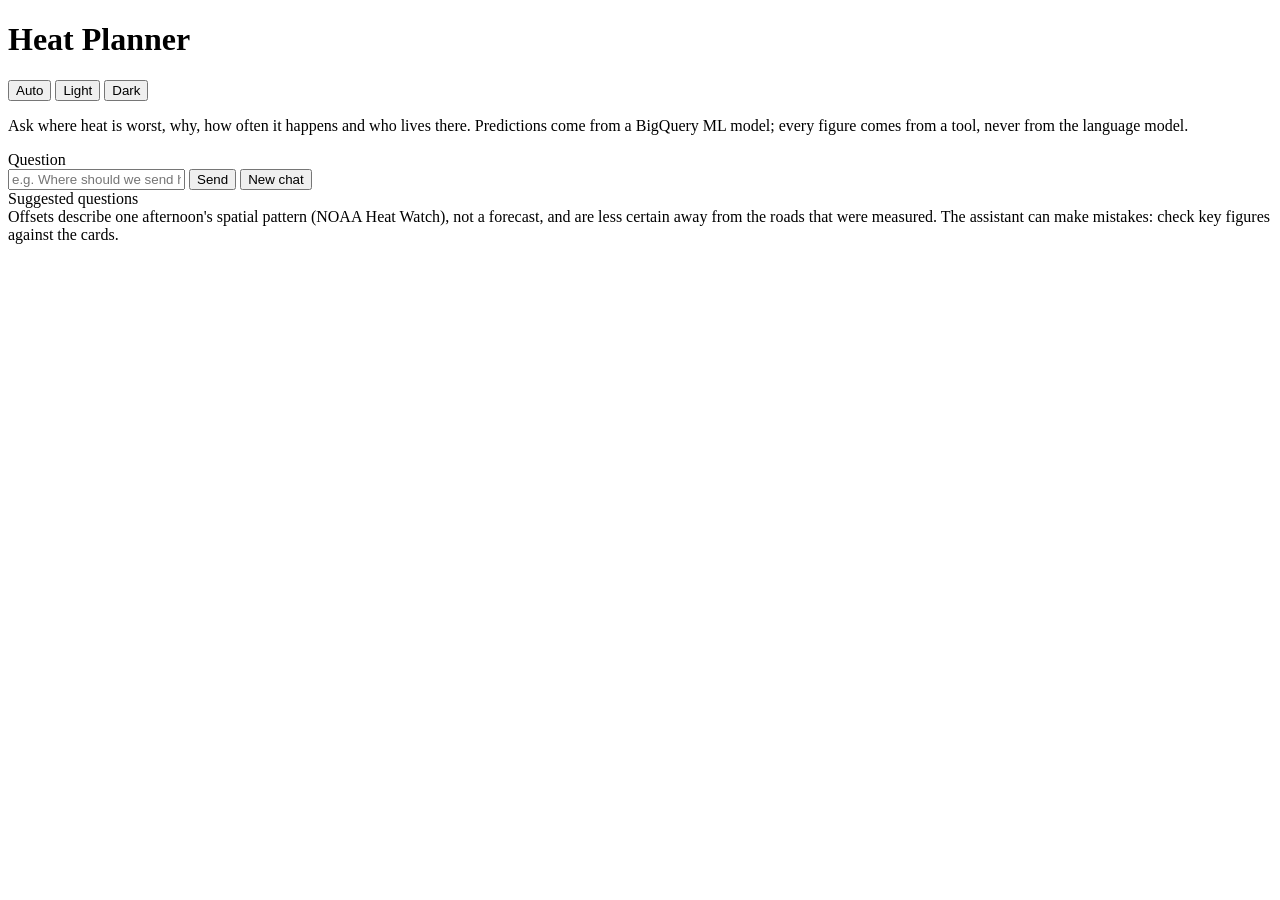
==== agent/ui/static/index.html @ 2f6c34e3 "Add Heat Planner ADK agent, tools and chat UI - Root ADK agent routing to prediction, history and co" ====
<!doctype html>
<html lang="en">
<head>
<meta charset="utf-8">
<meta name="viewport" content="width=device-width,initial-scale=1">
<title>Heat Planner</title>
<meta name="color-scheme" content="light dark">
<script>try{var t=localStorage.getItem("heat-theme");if(t==="light"||t==="dark")document.documentElement.dataset.theme=t}catch(e){}</script>
<link rel="stylesheet" href="/static/styles.css">
</head>
<body>
<header class="band">
  <div class="bandin">
    <h1>Heat Planner</h1>
    <div class="themetoggle" role="group" aria-label="Colour theme">
      <button type="button" data-theme-choice="auto" aria-pressed="true">Auto</button>
      <button type="button" data-theme-choice="light" aria-pressed="false">Light</button>
      <button type="button" data-theme-choice="dark" aria-pressed="false">Dark</button>
    </div>
  </div>
</header>
<main class="wrap">
  <p class="sub">Ask where heat is worst, why, how often it happens and who lives there. Predictions come from a BigQuery ML model; every figure comes from a tool, never from the language model.</p>
  <section class="card ask">
    <form id="askForm" autocomplete="off">
      <label for="q" class="sr">Question</label>
      <div class="askrow">
        <input id="q" type="text" maxlength="1000" placeholder="e.g. Where should we send hydration trucks first?" spellcheck="false">
        <button id="go" type="submit" class="primary">Send</button>
        <button id="newchat" type="button">New chat</button>
      </div>
    </form>
  </section>
  <section>
    <div class="sugg-label" id="suggLabel">Suggested questions</div>
    <div class="chips" id="suggest"></div>
  </section>
  <div id="out" class="thread" aria-live="polite"></div>
  <footer class="foot">Offsets describe one afternoon's spatial pattern (NOAA Heat Watch), not a forecast, and are less certain away from the roads that were measured. The assistant can make mistakes: check key figures against the cards.</footer>
</main>
<script src="/static/app.js"></script>
</body>
</html>
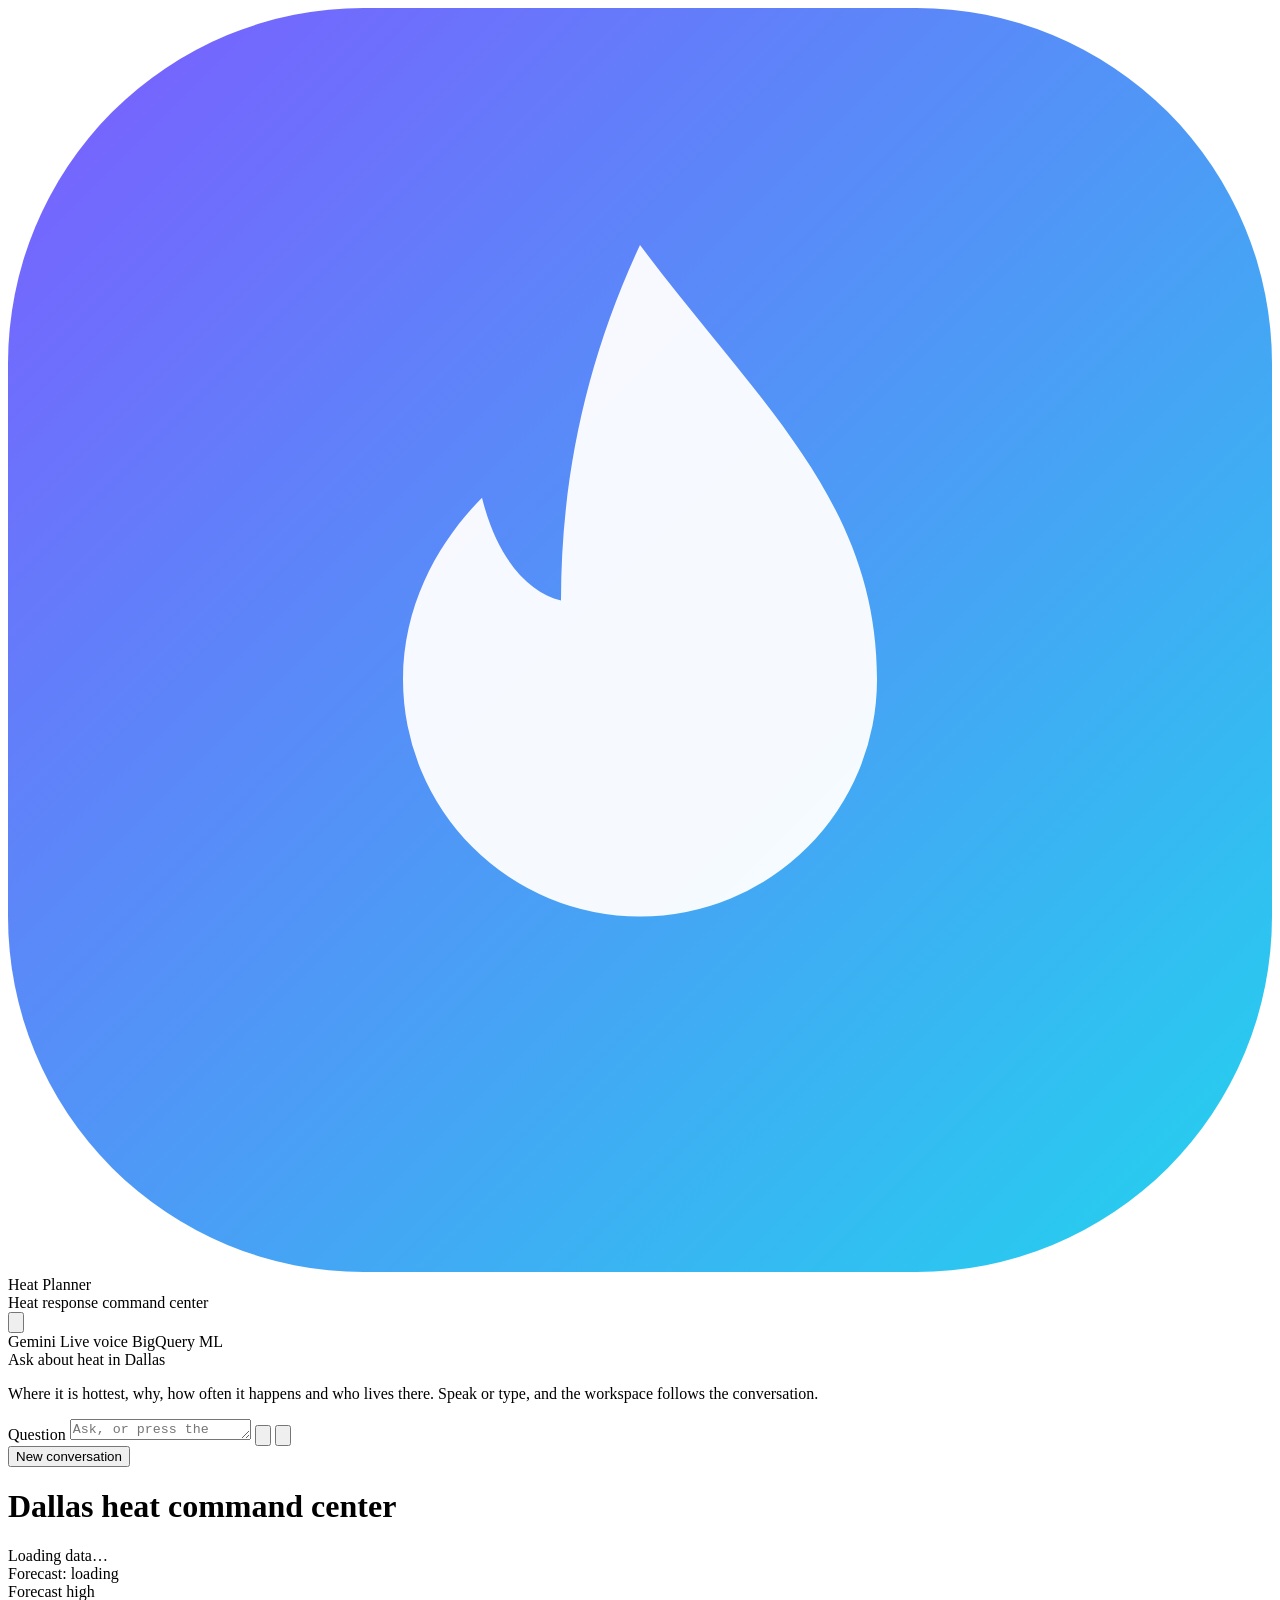
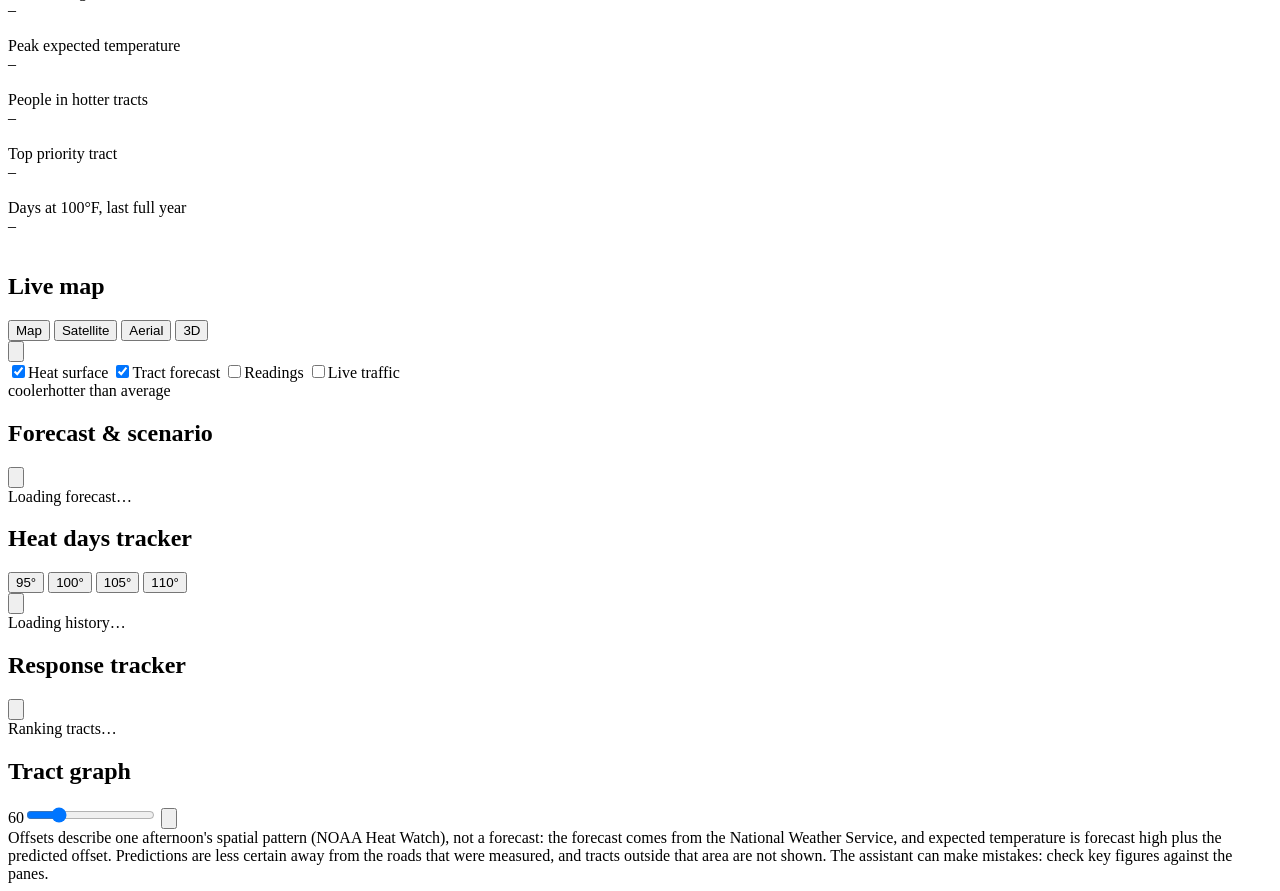
==== commit 9dd4f41f: "Rebuild UI as chat plus workspace; add forecast, voice and 3D map - Left chat panel, right workspace" ====
--- a/agent/ui/static/index.html
+++ b/agent/ui/static/index.html
@@ -4,40 +4,157 @@
 <meta charset="utf-8">
 <meta name="viewport" content="width=device-width,initial-scale=1">
 <title>Heat Planner</title>
-<meta name="color-scheme" content="light dark">
+<meta name="color-scheme" content="dark light">
 <script>try{var t=localStorage.getItem("heat-theme");if(t==="light"||t==="dark")document.documentElement.dataset.theme=t}catch(e){}</script>
+<link rel="preconnect" href="https://fonts.googleapis.com">
+<link rel="preconnect" href="https://fonts.gstatic.com" crossorigin>
+<link href="https://fonts.googleapis.com/css2?family=Inter:wght@400;500;600;700&display=swap" rel="stylesheet">
 <link rel="stylesheet" href="/static/styles.css">
 </head>
 <body>
-<header class="band">
-  <div class="bandin">
-    <h1>Heat Planner</h1>
-    <div class="themetoggle" role="group" aria-label="Colour theme">
-      <button type="button" data-theme-choice="auto" aria-pressed="true">Auto</button>
-      <button type="button" data-theme-choice="light" aria-pressed="false">Light</button>
-      <button type="button" data-theme-choice="dark" aria-pressed="false">Dark</button>
+<div class="app">
+
+  <!-- ============ left: assistant ============ -->
+  <aside class="sidebar" id="sidebar" aria-label="Assistant">
+    <header class="side-head">
+      <div class="logo" aria-hidden="true">
+        <svg viewBox="0 0 32 32"><defs><linearGradient id="lg" x1="0" y1="0" x2="1" y2="1"><stop offset="0" stop-color="#7C5CFF"/><stop offset="1" stop-color="#22D3EE"/></linearGradient></defs><rect width="32" height="32" rx="9" fill="url(#lg)"/><path d="M16 6c3 4 6 6.5 6 11a6 6 0 0 1-12 0c0-2 1-3.6 2-4.6.4 1.6 1.2 2.4 2 2.6C14 12 14.6 9 16 6z" fill="#fff" opacity=".95"/></svg>
+      </div>
+      <div class="titles"><div class="brand">Heat Planner</div><div class="tagline" id="cityLine">Heat response command center</div></div>
+      <button type="button" class="icon-btn" id="themeBtn" aria-label="Switch colour theme" title="Switch colour theme">
+        <svg viewBox="0 0 24 24" fill="none" stroke="currentColor" stroke-width="2" stroke-linecap="round" stroke-linejoin="round"><path d="M21 12.8A9 9 0 1 1 11.2 3a7 7 0 0 0 9.8 9.8z"/></svg>
+      </button>
+    </header>
+    <div class="badges">
+      <span class="badge" id="modelBadge" title="Reasoning model">Gemini</span>
+      <span class="badge" id="voiceBadge" title="Speech to text">Live voice</span>
+      <span class="badge ghost">BigQuery ML</span>
     </div>
-  </div>
-</header>
-<main class="wrap">
-  <p class="sub">Ask where heat is worst, why, how often it happens and who lives there. Predictions come from a BigQuery ML model; every figure comes from a tool, never from the language model.</p>
-  <section class="card ask">
-    <form id="askForm" autocomplete="off">
-      <label for="q" class="sr">Question</label>
-      <div class="askrow">
-        <input id="q" type="text" maxlength="1000" placeholder="e.g. Where should we send hydration trucks first?" spellcheck="false">
-        <button id="go" type="submit" class="primary">Send</button>
-        <button id="newchat" type="button">New chat</button>
+
+    <div class="thread" id="out" aria-live="polite">
+      <div class="welcome" id="welcome">
+        <div class="hello">Ask about heat in Dallas</div>
+        <p>Where it is hottest, why, how often it happens and who lives there. Speak or type, and the workspace follows the conversation.</p>
       </div>
-    </form>
-  </section>
-  <section>
-    <div class="sugg-label" id="suggLabel">Suggested questions</div>
-    <div class="chips" id="suggest"></div>
-  </section>
-  <div id="out" class="thread" aria-live="polite"></div>
-  <footer class="foot">Offsets describe one afternoon's spatial pattern (NOAA Heat Watch), not a forecast, and are less certain away from the roads that were measured. The assistant can make mistakes: check key figures against the cards.</footer>
-</main>
-<script src="/static/app.js"></script>
+    </div>
+
+    <div class="composer">
+      <div class="chips" id="suggest"></div>
+      <form id="askForm" autocomplete="off">
+        <label for="q" class="sr">Question</label>
+        <textarea id="q" rows="1" maxlength="1000" placeholder="Ask, or press the microphone…" spellcheck="false"></textarea>
+        <button type="button" id="mic" class="mic" aria-label="Speak your question" aria-pressed="false" title="Speak your question (Gemini Live)">
+          <svg viewBox="0 0 24 24" fill="none" stroke="currentColor" stroke-width="2" stroke-linecap="round" stroke-linejoin="round"><rect x="9" y="3" width="6" height="11" rx="3"/><path d="M5 11a7 7 0 0 0 14 0M12 18v3"/></svg>
+        </button>
+        <button type="submit" id="go" class="send" aria-label="Send">
+          <svg viewBox="0 0 24 24" fill="none" stroke="currentColor" stroke-width="2.2" stroke-linecap="round" stroke-linejoin="round"><path d="M5 12h14M13 6l6 6-6 6"/></svg>
+        </button>
+      </form>
+      <div class="voice-note" id="voiceNote" hidden></div>
+      <button type="button" class="link" id="newchat">New conversation</button>
+    </div>
+  </aside>
+
+  <!-- ============ right: workspace ============ -->
+  <main class="workspace" id="workspace">
+    <header class="topbar">
+      <div>
+        <h1 id="pageTitle">Dallas heat command center</h1>
+        <div class="sub" id="statusLine">Loading data…</div>
+      </div>
+      <div class="topactions">
+        <span class="pill" id="fcPill">Forecast: loading</span>
+        <button type="button" class="ghost-btn" id="resetLayout" hidden>Exit full screen</button>
+      </div>
+    </header>
+
+    <section class="kpis" id="kpis" aria-label="Trackers">
+      <div class="kpi" id="kpi-forecast"><div class="k-label">Forecast high</div><div class="k-value">–</div><div class="k-sub">&nbsp;</div></div>
+      <div class="kpi" id="kpi-peak"><div class="k-label">Peak expected temperature</div><div class="k-value">–</div><div class="k-sub">&nbsp;</div></div>
+      <div class="kpi" id="kpi-people"><div class="k-label">People in hotter tracts</div><div class="k-value">–</div><div class="k-sub">&nbsp;</div></div>
+      <div class="kpi" id="kpi-top"><div class="k-label">Top priority tract</div><div class="k-value">–</div><div class="k-sub">&nbsp;</div></div>
+      <div class="kpi" id="kpi-days"><div class="k-label">Days at 100°F, last full year</div><div class="k-value">–</div><div class="k-sub">&nbsp;</div></div>
+    </section>
+
+    <section class="panes" id="panes">
+      <article class="pane" id="pane-map" data-pane="map">
+        <header class="pane-head"><h2>Live map</h2>
+          <div class="seg" id="baseSeg" role="group" aria-label="Map type">
+            <button type="button" data-base="roadmap" aria-pressed="true">Map</button>
+            <button type="button" data-base="satellite" aria-pressed="false">Satellite</button>
+            <button type="button" data-base="hybrid" aria-pressed="false">Aerial</button>
+            <button type="button" data-base="3d" aria-pressed="false">3D</button>
+          </div>
+          <button type="button" class="icon-btn small" data-max aria-label="Full screen" title="Full screen"><svg viewBox="0 0 24 24" fill="none" stroke="currentColor" stroke-width="2" stroke-linecap="round" stroke-linejoin="round"><path d="M4 9V4h5M20 9V4h-5M4 15v5h5M20 15v5h-5"/></svg></button>
+        </header>
+        <div class="pane-body map-body">
+          <div id="map" class="fill"></div>
+          <div id="map3d" class="fill" hidden></div>
+          <div class="layerbar" id="layerBar">
+            <label class="chip-toggle"><input type="checkbox" data-layer="heat" checked><span>Heat surface</span></label>
+            <label class="chip-toggle"><input type="checkbox" data-layer="tracts" checked><span>Tract forecast</span></label>
+            <label class="chip-toggle"><input type="checkbox" data-layer="dots"><span>Readings</span></label>
+            <label class="chip-toggle"><input type="checkbox" data-layer="traffic"><span>Live traffic</span></label>
+          </div>
+          <div class="legend" id="mapLegend"><span>cooler</span><i class="grad"></i><span>hotter than average</span></div>
+          <div class="placecard" id="placeCard" hidden></div>
+          <div class="overlay-msg" id="mapMsg" hidden></div>
+        </div>
+      </article>
+
+      <article class="pane" id="pane-forecast" data-pane="forecast">
+        <header class="pane-head"><h2>Forecast &amp; scenario</h2>
+          <button type="button" class="icon-btn small" data-max aria-label="Full screen" title="Full screen"><svg viewBox="0 0 24 24" fill="none" stroke="currentColor" stroke-width="2" stroke-linecap="round" stroke-linejoin="round"><path d="M4 9V4h5M20 9V4h-5M4 15v5h5M20 15v5h-5"/></svg></button>
+        </header>
+        <div class="pane-body scroll" id="forecastBody"><div class="mute pad">Loading forecast…</div></div>
+      </article>
+
+      <article class="pane" id="pane-history" data-pane="history">
+        <header class="pane-head"><h2>Heat days tracker</h2>
+          <div class="seg" id="thrSeg" role="group" aria-label="Threshold">
+            <button type="button" data-thr="95" aria-pressed="false">95°</button>
+            <button type="button" data-thr="100" aria-pressed="true">100°</button>
+            <button type="button" data-thr="105" aria-pressed="false">105°</button>
+            <button type="button" data-thr="110" aria-pressed="false">110°</button>
+          </div>
+          <button type="button" class="icon-btn small" data-max aria-label="Full screen" title="Full screen"><svg viewBox="0 0 24 24" fill="none" stroke="currentColor" stroke-width="2" stroke-linecap="round" stroke-linejoin="round"><path d="M4 9V4h5M20 9V4h-5M4 15v5h5M20 15v5h-5"/></svg></button>
+        </header>
+        <div class="pane-body scroll" id="historyBody"><div class="mute pad">Loading history…</div></div>
+      </article>
+
+      <article class="pane" id="pane-priority" data-pane="priority">
+        <header class="pane-head"><h2>Response tracker</h2>
+          <button type="button" class="icon-btn small" data-max aria-label="Full screen" title="Full screen"><svg viewBox="0 0 24 24" fill="none" stroke="currentColor" stroke-width="2" stroke-linecap="round" stroke-linejoin="round"><path d="M4 9V4h5M20 9V4h-5M4 15v5h5M20 15v5h-5"/></svg></button>
+        </header>
+        <div class="pane-body scroll" id="priorityBody"><div class="mute pad">Ranking tracts…</div></div>
+      </article>
+
+      <article class="pane" id="pane-graph" data-pane="graph">
+        <header class="pane-head"><h2>Tract graph</h2>
+          <label class="range" title="Hottest tracts shown"><span id="graphLimitVal">60</span><input id="graphLimit" type="range" min="20" max="200" step="10" value="60" aria-label="Tracts shown"></label>
+          <button type="button" class="icon-btn small" data-max aria-label="Full screen" title="Full screen"><svg viewBox="0 0 24 24" fill="none" stroke="currentColor" stroke-width="2" stroke-linecap="round" stroke-linejoin="round"><path d="M4 9V4h5M20 9V4h-5M4 15v5h5M20 15v5h-5"/></svg></button>
+        </header>
+        <div class="pane-body">
+          <div id="graph" class="fill"></div>
+          <div class="glegend" id="graphLegend"></div>
+          <div class="overlay-msg" id="graphMsg" hidden></div>
+        </div>
+      </article>
+    </section>
+
+    <footer class="foot">Offsets describe one afternoon's spatial pattern (NOAA Heat Watch), not a forecast: the forecast comes from the National Weather Service, and expected temperature is forecast high plus the predicted offset. Predictions are less certain away from the roads that were measured, and tracts outside that area are not shown. The assistant can make mistakes: check key figures against the panes.</footer>
+  </main>
+</div>
+
+<script src="/static/common.js"></script>
+<script src="/static/voice.js"></script>
+<script src="/static/chat.js"></script>
+<script src="/static/kpis.js"></script>
+<script src="/static/map.js"></script>
+<script src="/static/forecast.js"></script>
+<script src="/static/history.js"></script>
+<script src="/static/priority.js"></script>
+<script src="/static/graph.js"></script>
+<script src="/static/workspace.js"></script>
 </body>
 </html>
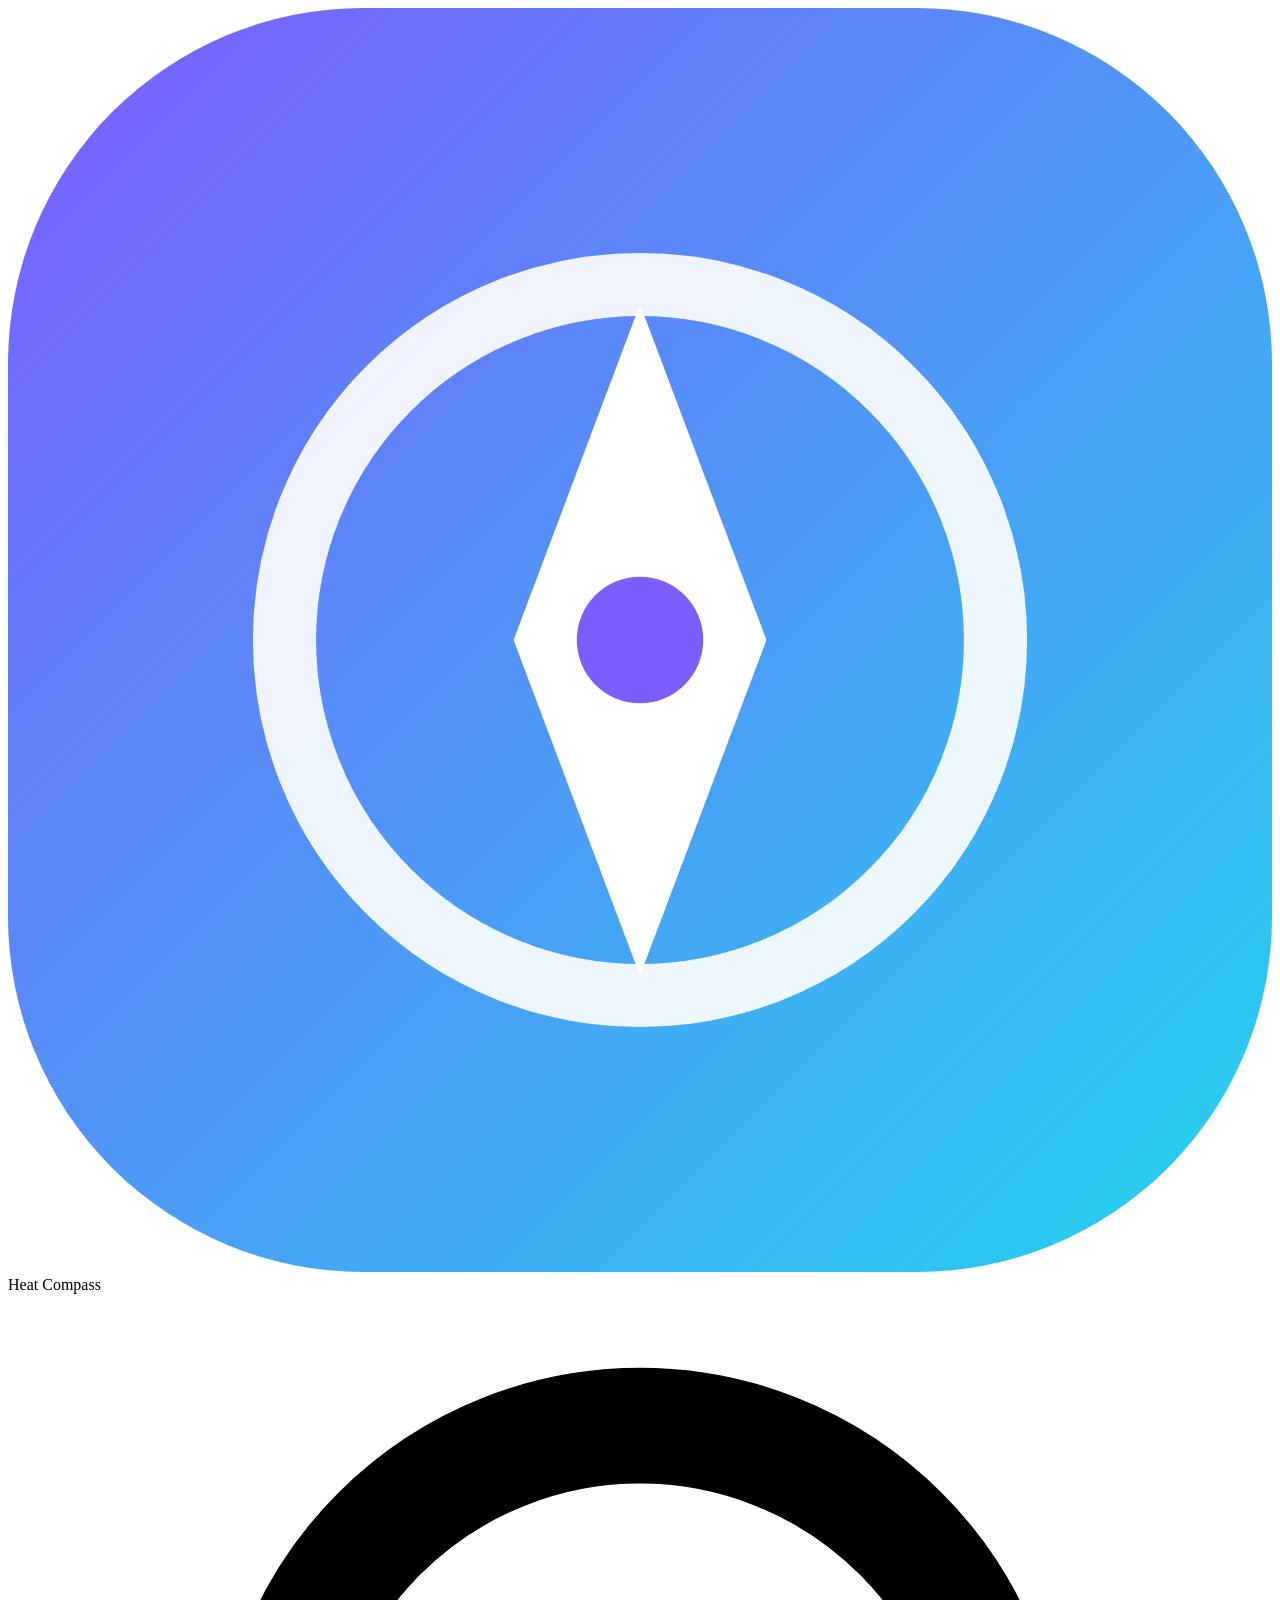
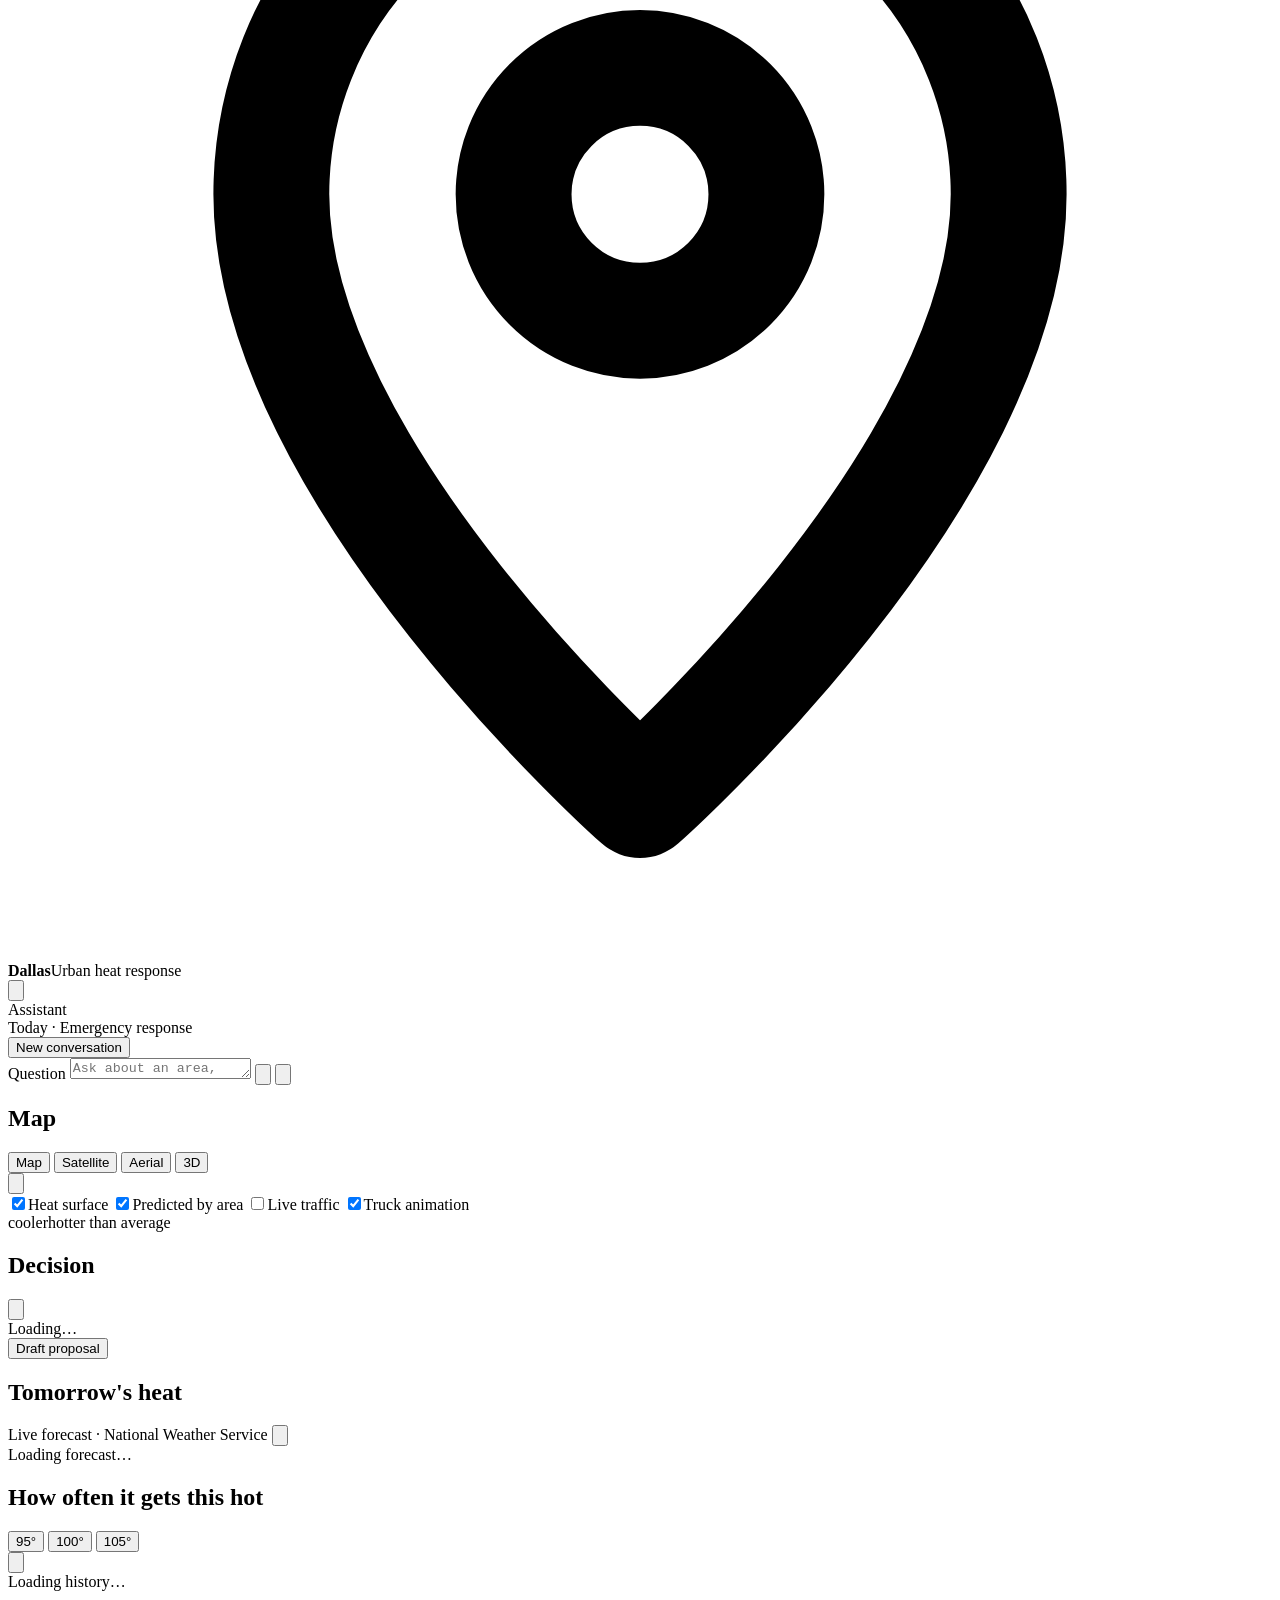
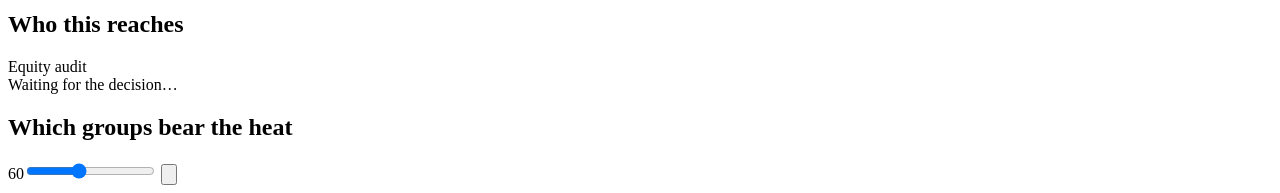
==== commit 5d306477: "Add the three tracks, area names, equity audit, proposals and animated trucks - Three tracks (Today," ====
--- a/agent/ui/static/index.html
+++ b/agent/ui/static/index.html
@@ -3,7 +3,7 @@
 <head>
 <meta charset="utf-8">
 <meta name="viewport" content="width=device-width,initial-scale=1">
-<title>Heat Planner</title>
+<title>Heat Compass · Dallas</title>
 <meta name="color-scheme" content="dark light">
 <script>try{var t=localStorage.getItem("heat-theme");if(t==="light"||t==="dark")document.documentElement.dataset.theme=t}catch(e){}</script>
 <link rel="preconnect" href="https://fonts.googleapis.com">
@@ -11,39 +11,41 @@
 <link href="https://fonts.googleapis.com/css2?family=Inter:wght@400;500;600;700&display=swap" rel="stylesheet">
 <link rel="stylesheet" href="/static/styles.css">
 </head>
-<body>
+<body data-track="today">
 <div class="app">
+
+  <!-- ============ top: what powers this ============ -->
+  <header class="disclosure" id="disclosure">
+    <div class="disc-row">
+      <div class="disc-brand">
+        <svg viewBox="0 0 32 32" aria-hidden="true"><defs><linearGradient id="lg" x1="0" y1="0" x2="1" y2="1"><stop offset="0" stop-color="#7C5CFF"/><stop offset="1" stop-color="#22D3EE"/></linearGradient></defs><rect width="32" height="32" rx="9" fill="url(#lg)"/><circle cx="16" cy="16" r="9" fill="none" stroke="#fff" stroke-width="1.6" opacity=".9"/><path d="M16 7.5l3.2 8.5L16 24.5 12.8 16z" fill="#fff"/><circle cx="16" cy="16" r="1.6" fill="#7C5CFF"/></svg>
+        <div class="brand-text">
+          <div class="brand">Heat Compass</div>
+          <div class="city"><svg viewBox="0 0 24 24" fill="none" stroke="currentColor" stroke-width="2.2" stroke-linecap="round" stroke-linejoin="round" aria-hidden="true"><path d="M12 21s7-6.2 7-11.5A7 7 0 0 0 5 9.5C5 14.8 12 21 12 21z"/><circle cx="12" cy="9.5" r="2.4"/></svg><b>Dallas</b><span>Urban heat response</span></div>
+        </div>
+      </div>
+      <div class="disc-spacer"></div>
+      <button type="button" class="icon-btn" id="themeBtn" aria-label="Switch colour theme" title="Switch colour theme">
+        <svg viewBox="0 0 24 24" fill="none" stroke="currentColor" stroke-width="2" stroke-linecap="round" stroke-linejoin="round"><path d="M21 12.8A9 9 0 1 1 11.2 3a7 7 0 0 0 9.8 9.8z"/></svg>
+      </button>
+    </div>
+  </header>
 
   <!-- ============ left: assistant ============ -->
   <aside class="sidebar" id="sidebar" aria-label="Assistant">
     <header class="side-head">
-      <div class="logo" aria-hidden="true">
-        <svg viewBox="0 0 32 32"><defs><linearGradient id="lg" x1="0" y1="0" x2="1" y2="1"><stop offset="0" stop-color="#7C5CFF"/><stop offset="1" stop-color="#22D3EE"/></linearGradient></defs><rect width="32" height="32" rx="9" fill="url(#lg)"/><path d="M16 6c3 4 6 6.5 6 11a6 6 0 0 1-12 0c0-2 1-3.6 2-4.6.4 1.6 1.2 2.4 2 2.6C14 12 14.6 9 16 6z" fill="#fff" opacity=".95"/></svg>
-      </div>
-      <div class="titles"><div class="brand">Heat Planner</div><div class="tagline" id="cityLine">Heat response command center</div></div>
-      <button type="button" class="icon-btn" id="themeBtn" aria-label="Switch colour theme" title="Switch colour theme">
-        <svg viewBox="0 0 24 24" fill="none" stroke="currentColor" stroke-width="2" stroke-linecap="round" stroke-linejoin="round"><path d="M21 12.8A9 9 0 1 1 11.2 3a7 7 0 0 0 9.8 9.8z"/></svg>
-      </button>
+      <div class="titles"><div class="brand">Assistant</div><div class="tagline" id="trackLine">Today · Emergency response</div></div>
+      <button type="button" class="link" id="newchat">New conversation</button>
     </header>
-    <div class="badges">
-      <span class="badge" id="modelBadge" title="Reasoning model">Gemini</span>
-      <span class="badge" id="voiceBadge" title="Speech to text">Live voice</span>
-      <span class="badge ghost">BigQuery ML</span>
-    </div>
 
-    <div class="thread" id="out" aria-live="polite">
-      <div class="welcome" id="welcome">
-        <div class="hello">Ask about heat in Dallas</div>
-        <p>Where it is hottest, why, how often it happens and who lives there. Speak or type, and the workspace follows the conversation.</p>
-      </div>
-    </div>
+    <div class="thread" id="out" aria-live="polite"></div>
 
     <div class="composer">
       <div class="chips" id="suggest"></div>
       <form id="askForm" autocomplete="off">
         <label for="q" class="sr">Question</label>
-        <textarea id="q" rows="1" maxlength="1000" placeholder="Ask, or press the microphone…" spellcheck="false"></textarea>
-        <button type="button" id="mic" class="mic" aria-label="Speak your question" aria-pressed="false" title="Speak your question (Gemini Live)">
+        <textarea id="q" rows="1" maxlength="1000" placeholder="Ask about an area, e.g. Oak Cliff or 75215…" spellcheck="false"></textarea>
+        <button type="button" id="mic" class="mic" aria-label="Speak your question" aria-pressed="false" title="Speak your question">
           <svg viewBox="0 0 24 24" fill="none" stroke="currentColor" stroke-width="2" stroke-linecap="round" stroke-linejoin="round"><rect x="9" y="3" width="6" height="11" rx="3"/><path d="M5 11a7 7 0 0 0 14 0M12 18v3"/></svg>
         </button>
         <button type="submit" id="go" class="send" aria-label="Send">
@@ -51,34 +53,20 @@
         </button>
       </form>
       <div class="voice-note" id="voiceNote" hidden></div>
-      <button type="button" class="link" id="newchat">New conversation</button>
     </div>
   </aside>
 
-  <!-- ============ right: workspace ============ -->
+  <!-- ============ right: the track workspace ============ -->
   <main class="workspace" id="workspace">
-    <header class="topbar">
-      <div>
-        <h1 id="pageTitle">Dallas heat command center</h1>
-        <div class="sub" id="statusLine">Loading data…</div>
-      </div>
-      <div class="topactions">
-        <span class="pill" id="fcPill">Forecast: loading</span>
-        <button type="button" class="ghost-btn" id="resetLayout" hidden>Exit full screen</button>
-      </div>
-    </header>
+    <nav class="tracks" id="trackNav" role="tablist" aria-label="Choose a track"></nav>
 
-    <section class="kpis" id="kpis" aria-label="Trackers">
-      <div class="kpi" id="kpi-forecast"><div class="k-label">Forecast high</div><div class="k-value">–</div><div class="k-sub">&nbsp;</div></div>
-      <div class="kpi" id="kpi-peak"><div class="k-label">Peak expected temperature</div><div class="k-value">–</div><div class="k-sub">&nbsp;</div></div>
-      <div class="kpi" id="kpi-people"><div class="k-label">People in hotter tracts</div><div class="k-value">–</div><div class="k-sub">&nbsp;</div></div>
-      <div class="kpi" id="kpi-top"><div class="k-label">Top priority tract</div><div class="k-value">–</div><div class="k-sub">&nbsp;</div></div>
-      <div class="kpi" id="kpi-days"><div class="k-label">Days at 100°F, last full year</div><div class="k-value">–</div><div class="k-sub">&nbsp;</div></div>
-    </section>
+    <section class="problem" id="problemCard" aria-live="polite"></section>
+
+    <section class="kpis" id="kpis" aria-label="Key numbers"></section>
 
     <section class="panes" id="panes">
-      <article class="pane" id="pane-map" data-pane="map">
-        <header class="pane-head"><h2>Live map</h2>
+      <article class="pane" id="pane-map" data-pane="map" data-tracks="today budget trees">
+        <header class="pane-head"><h2>Map</h2>
           <div class="seg" id="baseSeg" role="group" aria-label="Map type">
             <button type="button" data-base="roadmap" aria-pressed="true">Map</button>
             <button type="button" data-base="satellite" aria-pressed="false">Satellite</button>
@@ -92,9 +80,9 @@
           <div id="map3d" class="fill" hidden></div>
           <div class="layerbar" id="layerBar">
             <label class="chip-toggle"><input type="checkbox" data-layer="heat" checked><span>Heat surface</span></label>
-            <label class="chip-toggle"><input type="checkbox" data-layer="tracts" checked><span>Tract forecast</span></label>
-            <label class="chip-toggle"><input type="checkbox" data-layer="dots"><span>Readings</span></label>
-            <label class="chip-toggle"><input type="checkbox" data-layer="traffic"><span>Live traffic</span></label>
+            <label class="chip-toggle"><input type="checkbox" data-layer="tracts" checked><span>Predicted by area</span></label>
+            <label class="chip-toggle only-today"><input type="checkbox" data-layer="traffic"><span>Live traffic</span></label>
+            <label class="chip-toggle only-today"><input type="checkbox" data-layer="trucks" checked><span>Truck animation</span></label>
           </div>
           <div class="legend" id="mapLegend"><span>cooler</span><i class="grad"></i><span>hotter than average</span></div>
           <div class="placecard" id="placeCard" hidden></div>
@@ -102,36 +90,42 @@
         </div>
       </article>
 
-      <article class="pane" id="pane-forecast" data-pane="forecast">
-        <header class="pane-head"><h2>Forecast &amp; scenario</h2>
+      <article class="pane" id="pane-list" data-pane="list" data-tracks="today budget trees">
+        <header class="pane-head"><h2 id="listTitle">Decision</h2>
+          <button type="button" class="icon-btn small" data-max aria-label="Full screen" title="Full screen"><svg viewBox="0 0 24 24" fill="none" stroke="currentColor" stroke-width="2" stroke-linecap="round" stroke-linejoin="round"><path d="M4 9V4h5M20 9V4h-5M4 15v5h5M20 15v5h-5"/></svg></button>
+        </header>
+        <div class="controls" id="listControls"></div>
+        <div class="pane-body scroll" id="listBody"><div class="mute pad">Loading…</div></div>
+        <footer class="pane-foot"><button type="button" class="btn primary" id="draftBtn">Draft proposal</button><span class="mute" id="listMethod"></span></footer>
+      </article>
+
+      <article class="pane" id="pane-forecast" data-pane="forecast" data-tracks="today">
+        <header class="pane-head"><h2>Tomorrow's heat</h2><span class="badge live">Live forecast · National Weather Service</span>
           <button type="button" class="icon-btn small" data-max aria-label="Full screen" title="Full screen"><svg viewBox="0 0 24 24" fill="none" stroke="currentColor" stroke-width="2" stroke-linecap="round" stroke-linejoin="round"><path d="M4 9V4h5M20 9V4h-5M4 15v5h5M20 15v5h-5"/></svg></button>
         </header>
         <div class="pane-body scroll" id="forecastBody"><div class="mute pad">Loading forecast…</div></div>
       </article>
 
-      <article class="pane" id="pane-history" data-pane="history">
-        <header class="pane-head"><h2>Heat days tracker</h2>
+      <article class="pane" id="pane-history" data-pane="history" data-tracks="budget">
+        <header class="pane-head"><h2>How often it gets this hot</h2>
           <div class="seg" id="thrSeg" role="group" aria-label="Threshold">
             <button type="button" data-thr="95" aria-pressed="false">95°</button>
             <button type="button" data-thr="100" aria-pressed="true">100°</button>
             <button type="button" data-thr="105" aria-pressed="false">105°</button>
-            <button type="button" data-thr="110" aria-pressed="false">110°</button>
           </div>
           <button type="button" class="icon-btn small" data-max aria-label="Full screen" title="Full screen"><svg viewBox="0 0 24 24" fill="none" stroke="currentColor" stroke-width="2" stroke-linecap="round" stroke-linejoin="round"><path d="M4 9V4h5M20 9V4h-5M4 15v5h5M20 15v5h-5"/></svg></button>
         </header>
         <div class="pane-body scroll" id="historyBody"><div class="mute pad">Loading history…</div></div>
       </article>
 
-      <article class="pane" id="pane-priority" data-pane="priority">
-        <header class="pane-head"><h2>Response tracker</h2>
-          <button type="button" class="icon-btn small" data-max aria-label="Full screen" title="Full screen"><svg viewBox="0 0 24 24" fill="none" stroke="currentColor" stroke-width="2" stroke-linecap="round" stroke-linejoin="round"><path d="M4 9V4h5M20 9V4h-5M4 15v5h5M20 15v5h-5"/></svg></button>
-        </header>
-        <div class="pane-body scroll" id="priorityBody"><div class="mute pad">Ranking tracts…</div></div>
+      <article class="pane" id="pane-equity" data-pane="equity" data-tracks="today budget trees">
+        <header class="pane-head"><h2>Who this reaches</h2><span class="badge ghost">Equity audit</span></header>
+        <div class="pane-body scroll" id="equityBody"><div class="mute pad">Waiting for the decision…</div></div>
       </article>
 
-      <article class="pane" id="pane-graph" data-pane="graph">
-        <header class="pane-head"><h2>Tract graph</h2>
-          <label class="range" title="Hottest tracts shown"><span id="graphLimitVal">60</span><input id="graphLimit" type="range" min="20" max="200" step="10" value="60" aria-label="Tracts shown"></label>
+      <article class="pane" id="pane-graph" data-pane="graph" data-tracks="trees">
+        <header class="pane-head"><h2>Which groups bear the heat</h2>
+          <label class="range" title="Hottest areas shown"><span id="graphLimitVal">60</span><input id="graphLimit" type="range" min="20" max="120" step="10" value="60" aria-label="Areas shown"></label>
           <button type="button" class="icon-btn small" data-max aria-label="Full screen" title="Full screen"><svg viewBox="0 0 24 24" fill="none" stroke="currentColor" stroke-width="2" stroke-linecap="round" stroke-linejoin="round"><path d="M4 9V4h5M20 9V4h-5M4 15v5h5M20 15v5h-5"/></svg></button>
         </header>
         <div class="pane-body">
@@ -142,18 +136,26 @@
       </article>
     </section>
 
-    <footer class="foot">Offsets describe one afternoon's spatial pattern (NOAA Heat Watch), not a forecast: the forecast comes from the National Weather Service, and expected temperature is forecast high plus the predicted offset. Predictions are less certain away from the roads that were measured, and tracts outside that area are not shown. The assistant can make mistakes: check key figures against the panes.</footer>
+    <footer class="foot" id="foot"></footer>
   </main>
+</div>
+
+<div class="modal" id="proposalModal" hidden role="dialog" aria-modal="true" aria-labelledby="proposalTitle">
+  <div class="modal-card">
+    <header><h2 id="proposalTitle">Draft proposal</h2><button type="button" class="icon-btn small" id="proposalClose" aria-label="Close">×</button></header>
+    <div class="modal-body" id="proposalBody"></div>
+    <footer><span class="mute" id="proposalNote"></span><button type="button" class="btn" id="proposalCopy">Copy text</button></footer>
+  </div>
 </div>
 
 <script src="/static/common.js"></script>
 <script src="/static/voice.js"></script>
+<script src="/static/tracks.js"></script>
 <script src="/static/chat.js"></script>
-<script src="/static/kpis.js"></script>
+<script src="/static/decisions.js"></script>
 <script src="/static/map.js"></script>
 <script src="/static/forecast.js"></script>
 <script src="/static/history.js"></script>
-<script src="/static/priority.js"></script>
 <script src="/static/graph.js"></script>
 <script src="/static/workspace.js"></script>
 </body>
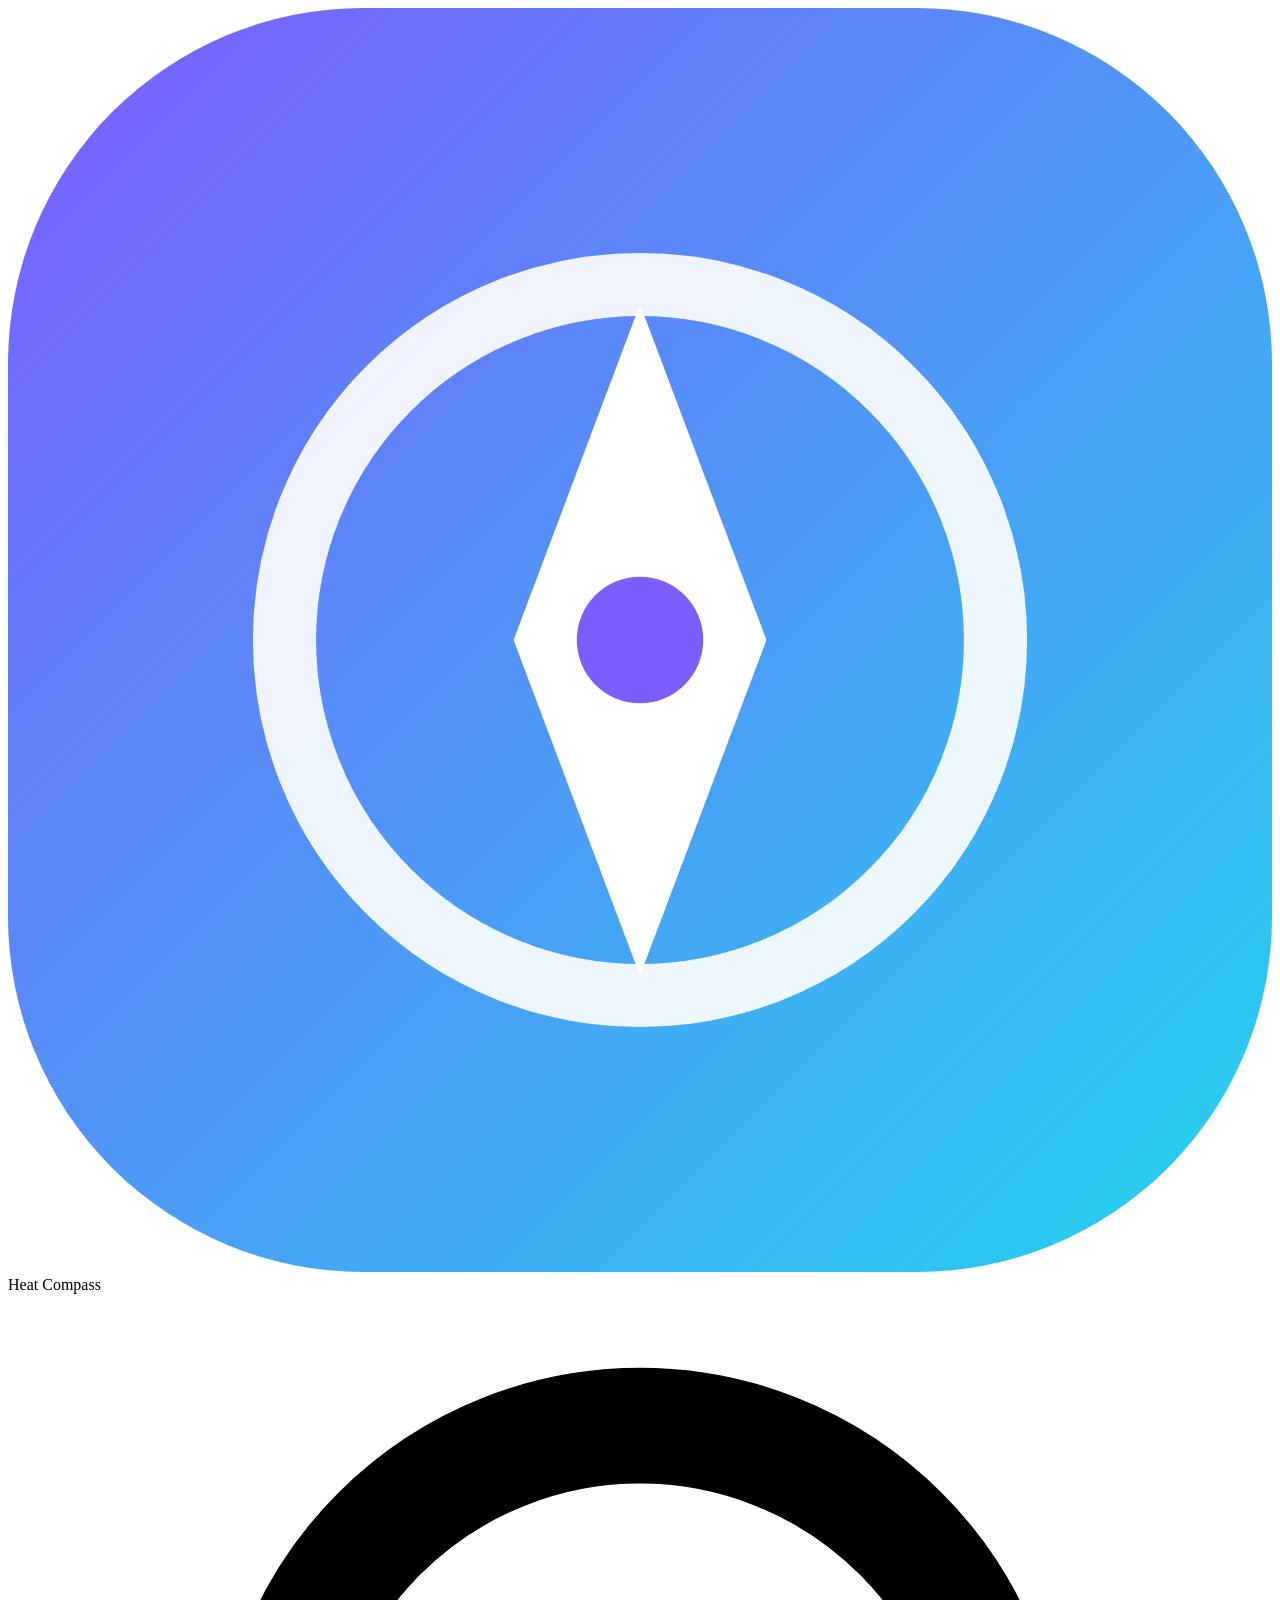
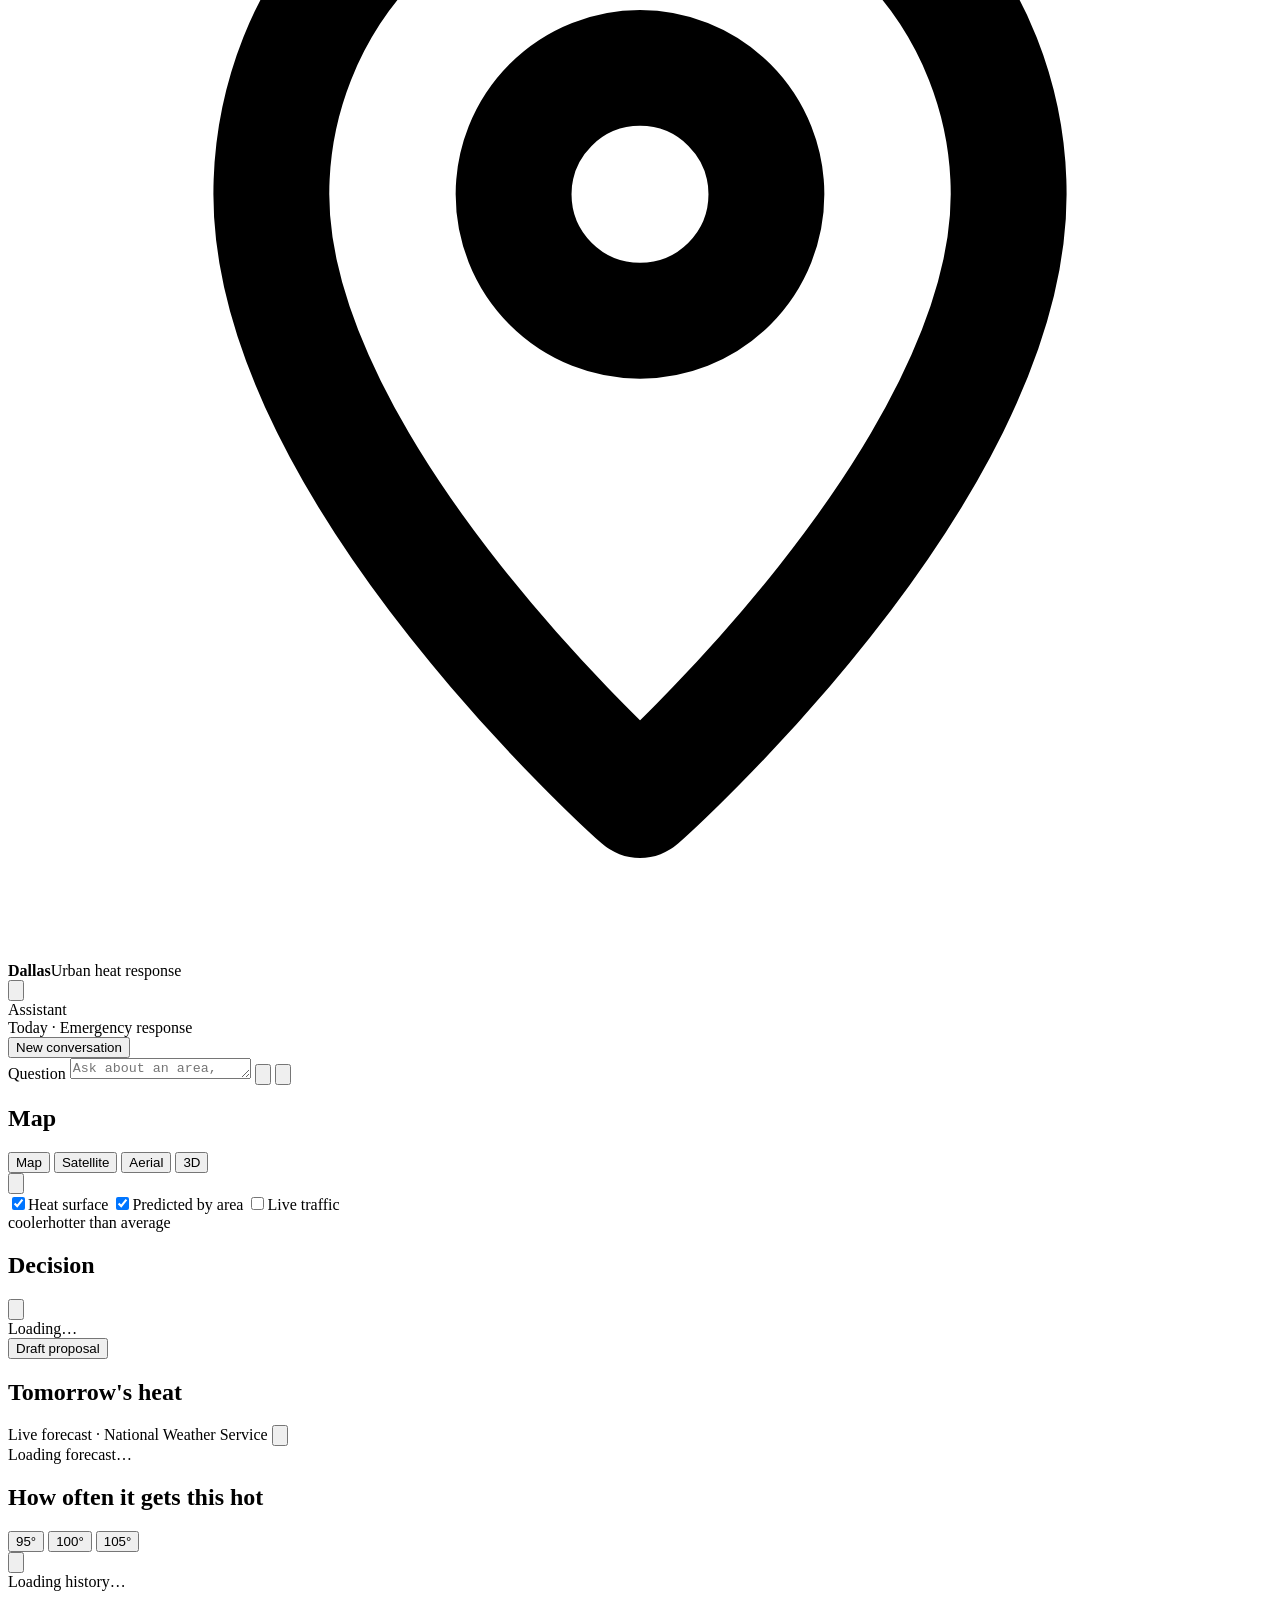
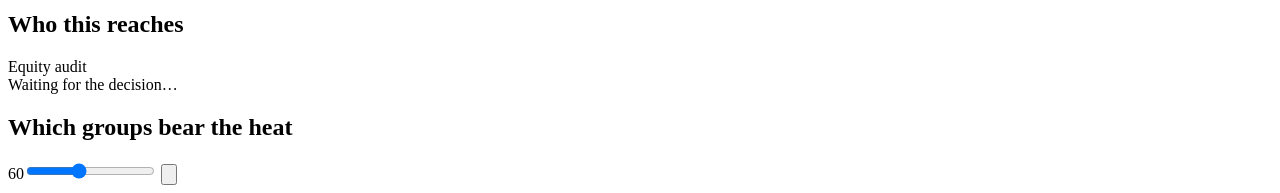
==== commit 2bfd27f3: "Remove the hydration truck animation from the map Drops the animated trucks, trails, depot marker an" ====
--- a/agent/ui/static/index.html
+++ b/agent/ui/static/index.html
@@ -82,7 +82,6 @@
             <label class="chip-toggle"><input type="checkbox" data-layer="heat" checked><span>Heat surface</span></label>
             <label class="chip-toggle"><input type="checkbox" data-layer="tracts" checked><span>Predicted by area</span></label>
             <label class="chip-toggle only-today"><input type="checkbox" data-layer="traffic"><span>Live traffic</span></label>
-            <label class="chip-toggle only-today"><input type="checkbox" data-layer="trucks" checked><span>Truck animation</span></label>
           </div>
           <div class="legend" id="mapLegend"><span>cooler</span><i class="grad"></i><span>hotter than average</span></div>
           <div class="placecard" id="placeCard" hidden></div>
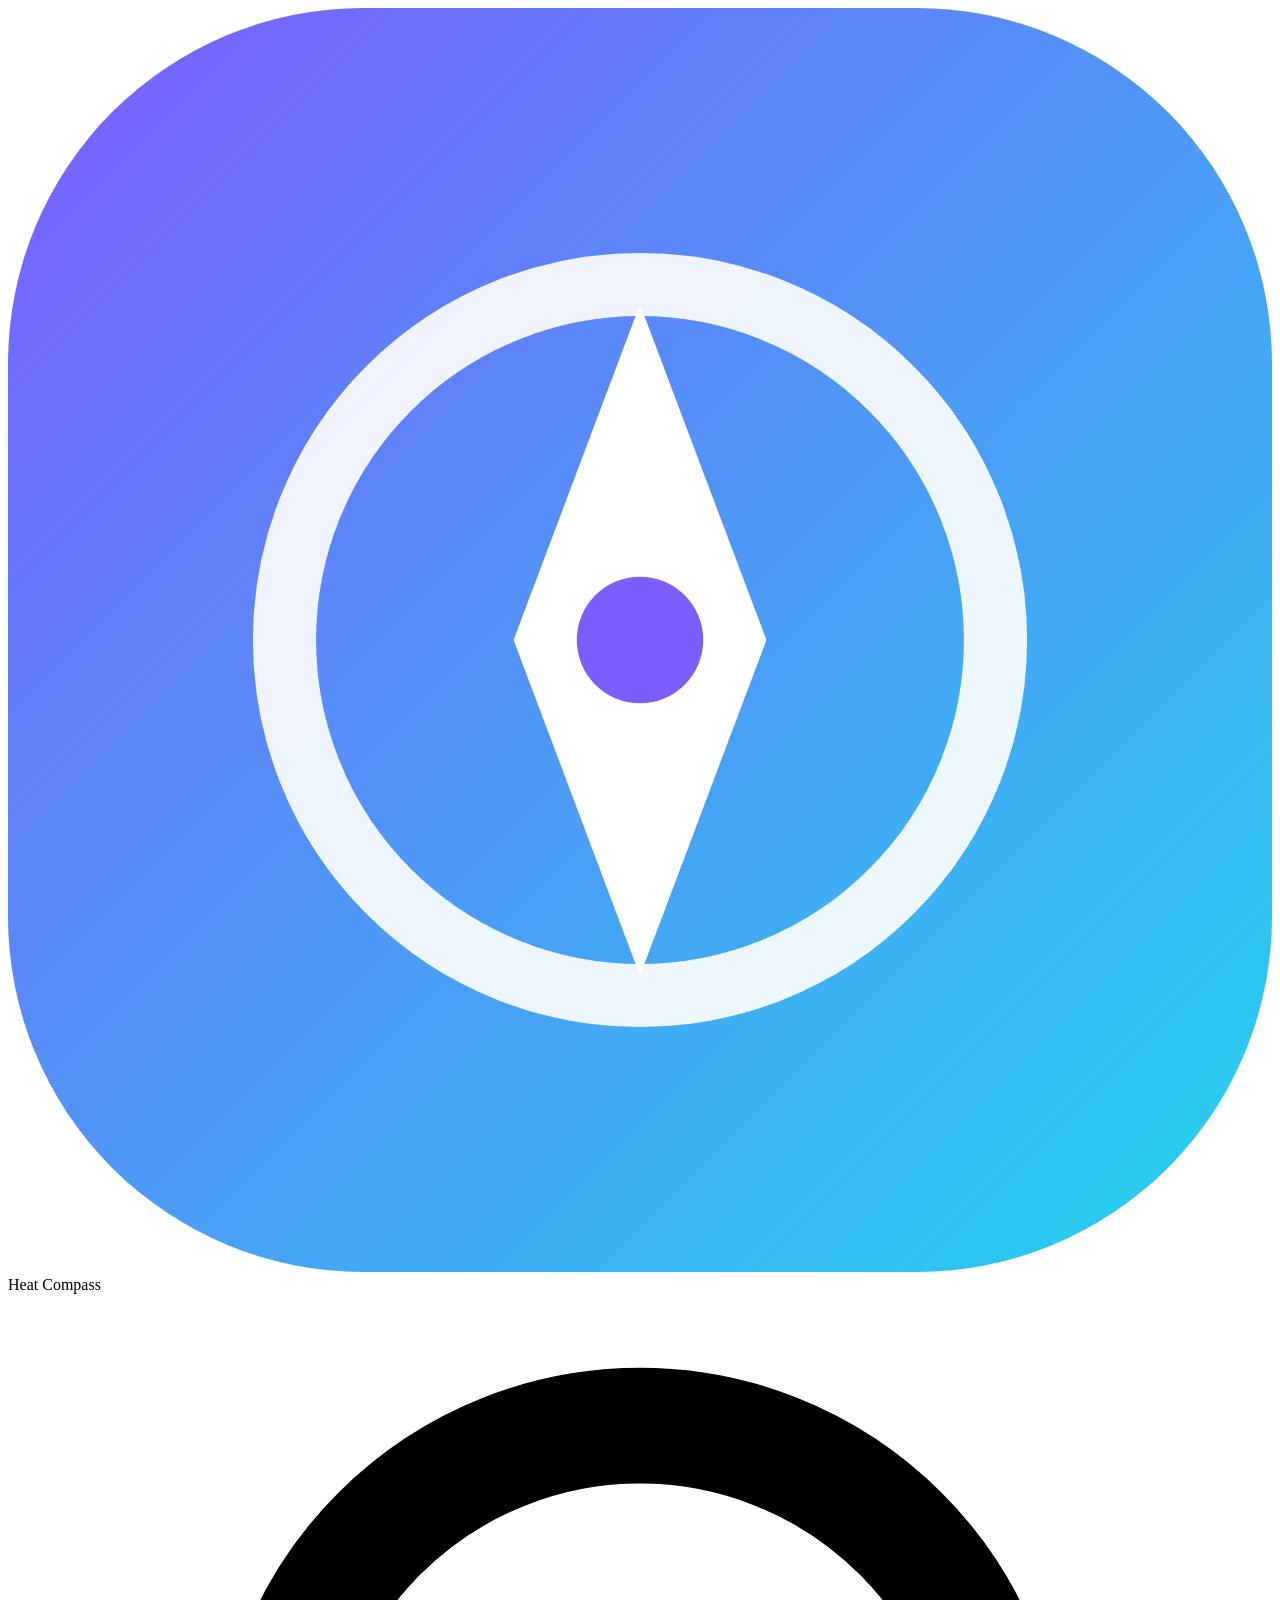
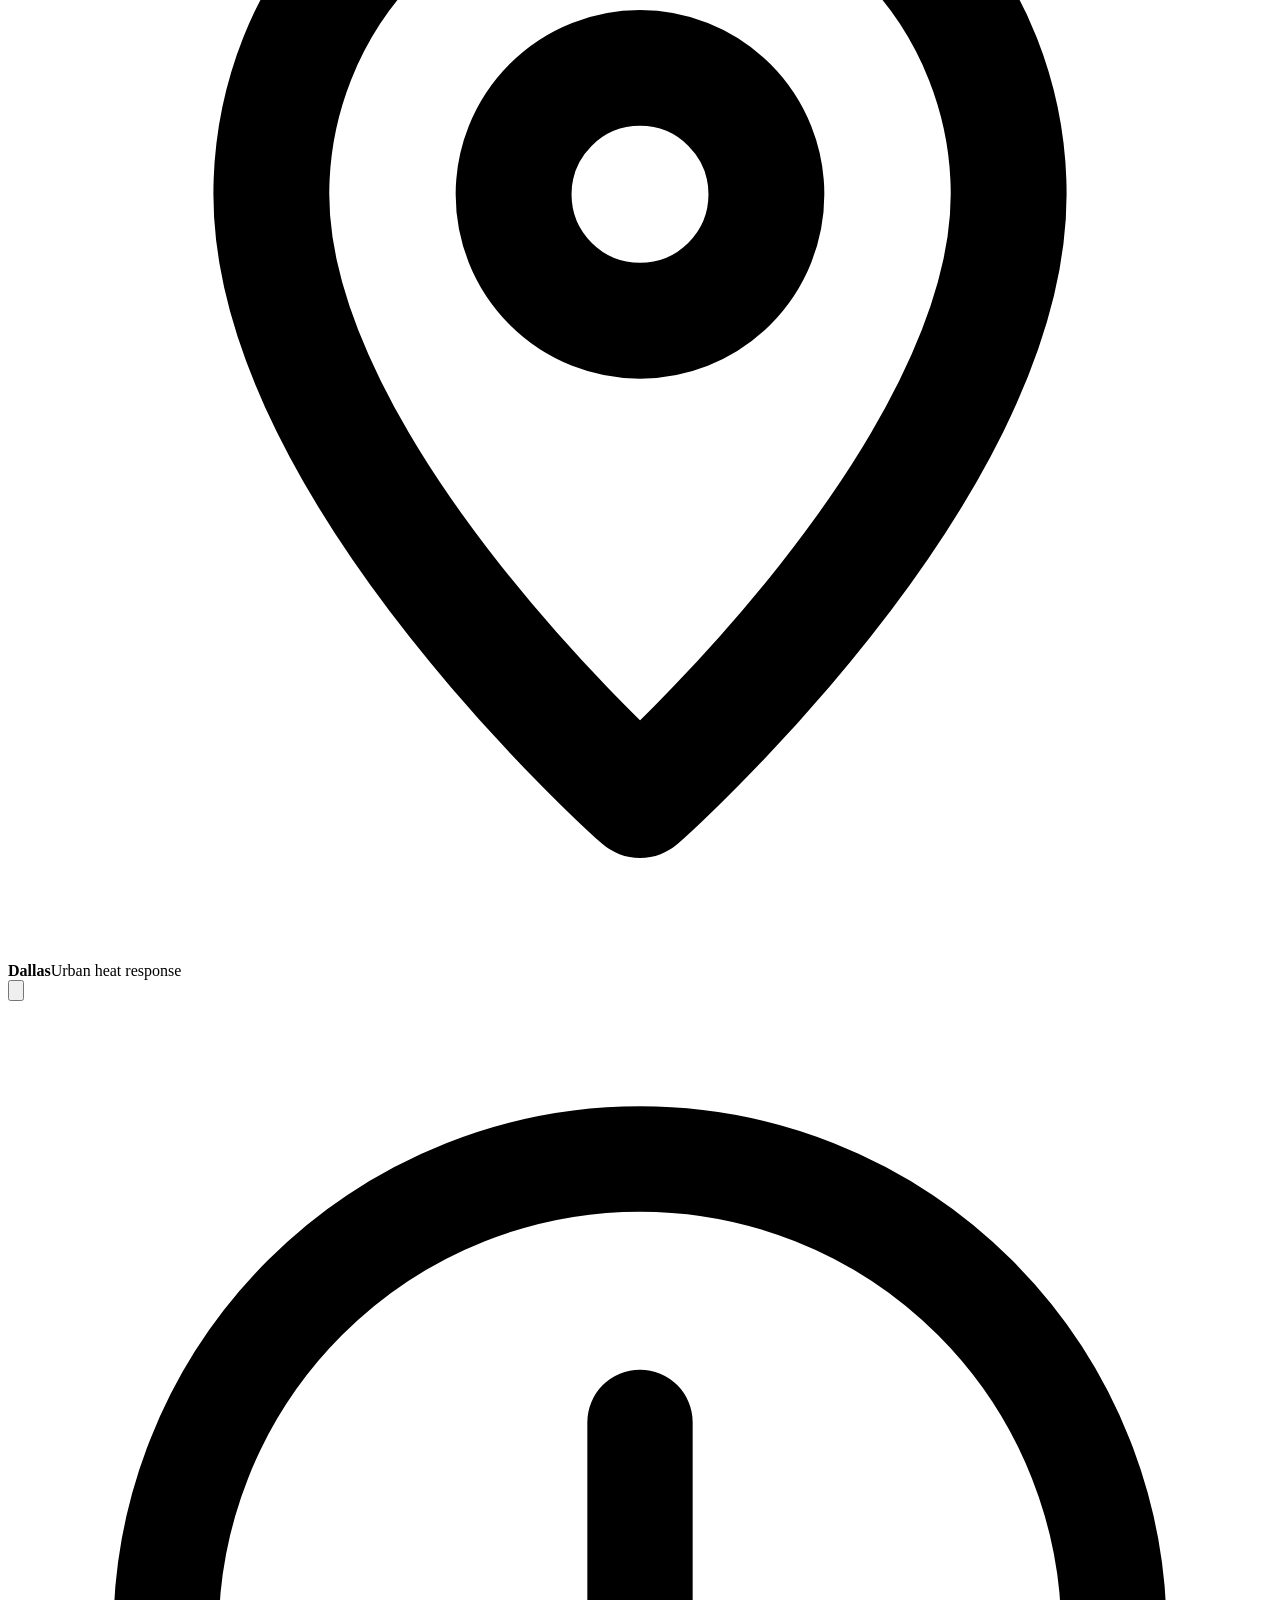
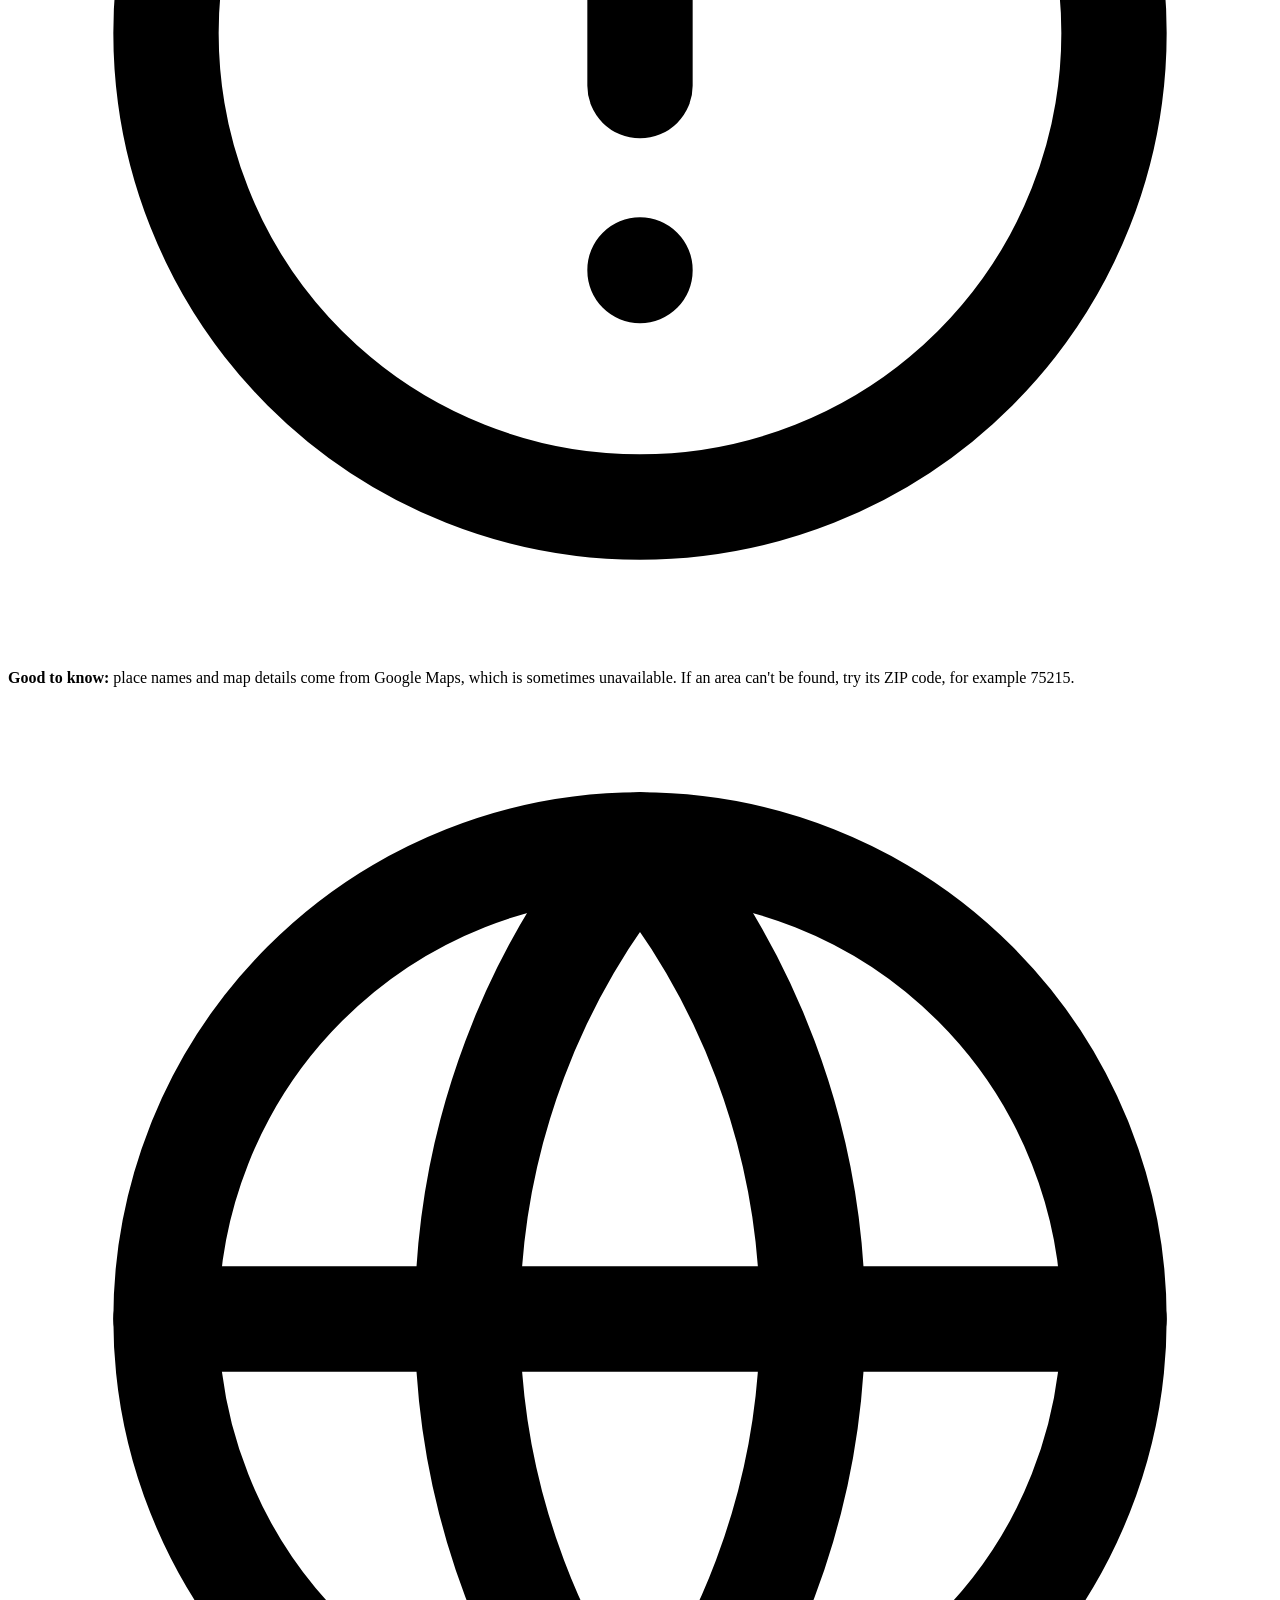
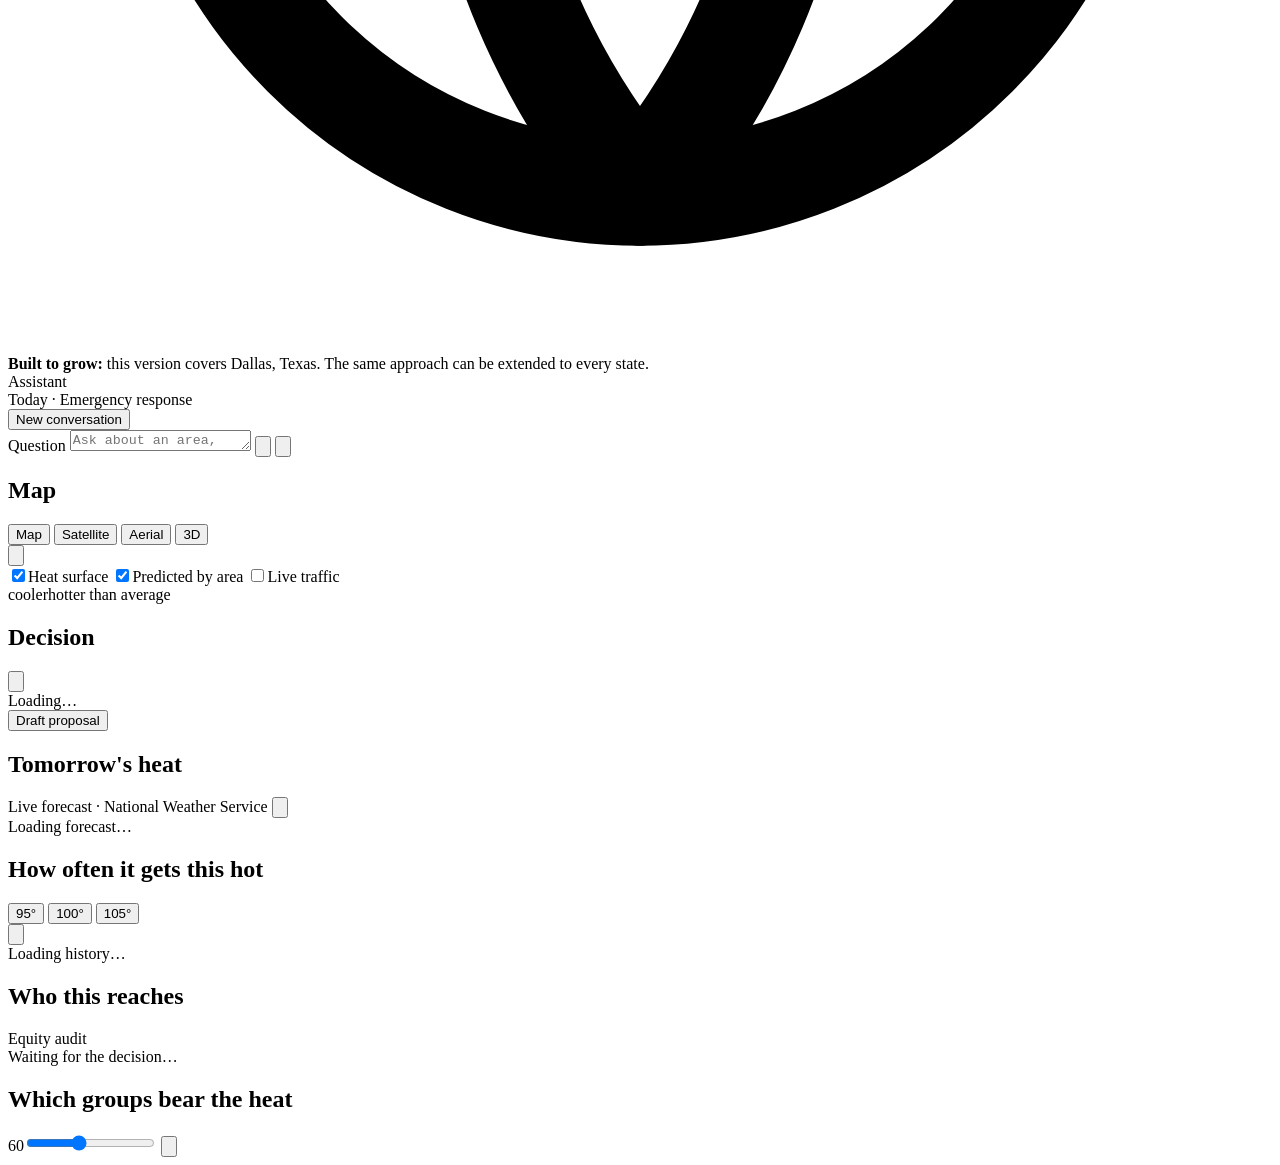
==== commit 701cf3d3: "Fix place lookups and add a notice about Google Maps and coverage - Places search was rejected (400)" ====
--- a/agent/ui/static/index.html
+++ b/agent/ui/static/index.html
@@ -28,6 +28,10 @@
       <button type="button" class="icon-btn" id="themeBtn" aria-label="Switch colour theme" title="Switch colour theme">
         <svg viewBox="0 0 24 24" fill="none" stroke="currentColor" stroke-width="2" stroke-linecap="round" stroke-linejoin="round"><path d="M21 12.8A9 9 0 1 1 11.2 3a7 7 0 0 0 9.8 9.8z"/></svg>
       </button>
+    </div>
+    <div class="notice-row" role="note">
+      <span class="n-item"><svg viewBox="0 0 24 24" fill="none" stroke="currentColor" stroke-width="2" stroke-linecap="round" stroke-linejoin="round" aria-hidden="true"><circle cx="12" cy="12" r="9"/><path d="M12 8v5M12 16.5v.01"/></svg><span><b>Good to know:</b> place names and map details come from Google Maps, which is sometimes unavailable. If an area can't be found, try its ZIP code, for example 75215.</span></span>
+      <span class="n-item"><svg viewBox="0 0 24 24" fill="none" stroke="currentColor" stroke-width="2" stroke-linecap="round" stroke-linejoin="round" aria-hidden="true"><path d="M3 12h18M12 3a14 14 0 0 1 0 18M12 3a14 14 0 0 0 0 18"/><circle cx="12" cy="12" r="9"/></svg><span><b>Built to grow:</b> this version covers Dallas, Texas. The same approach can be extended to every state.</span></span>
     </div>
   </header>
 
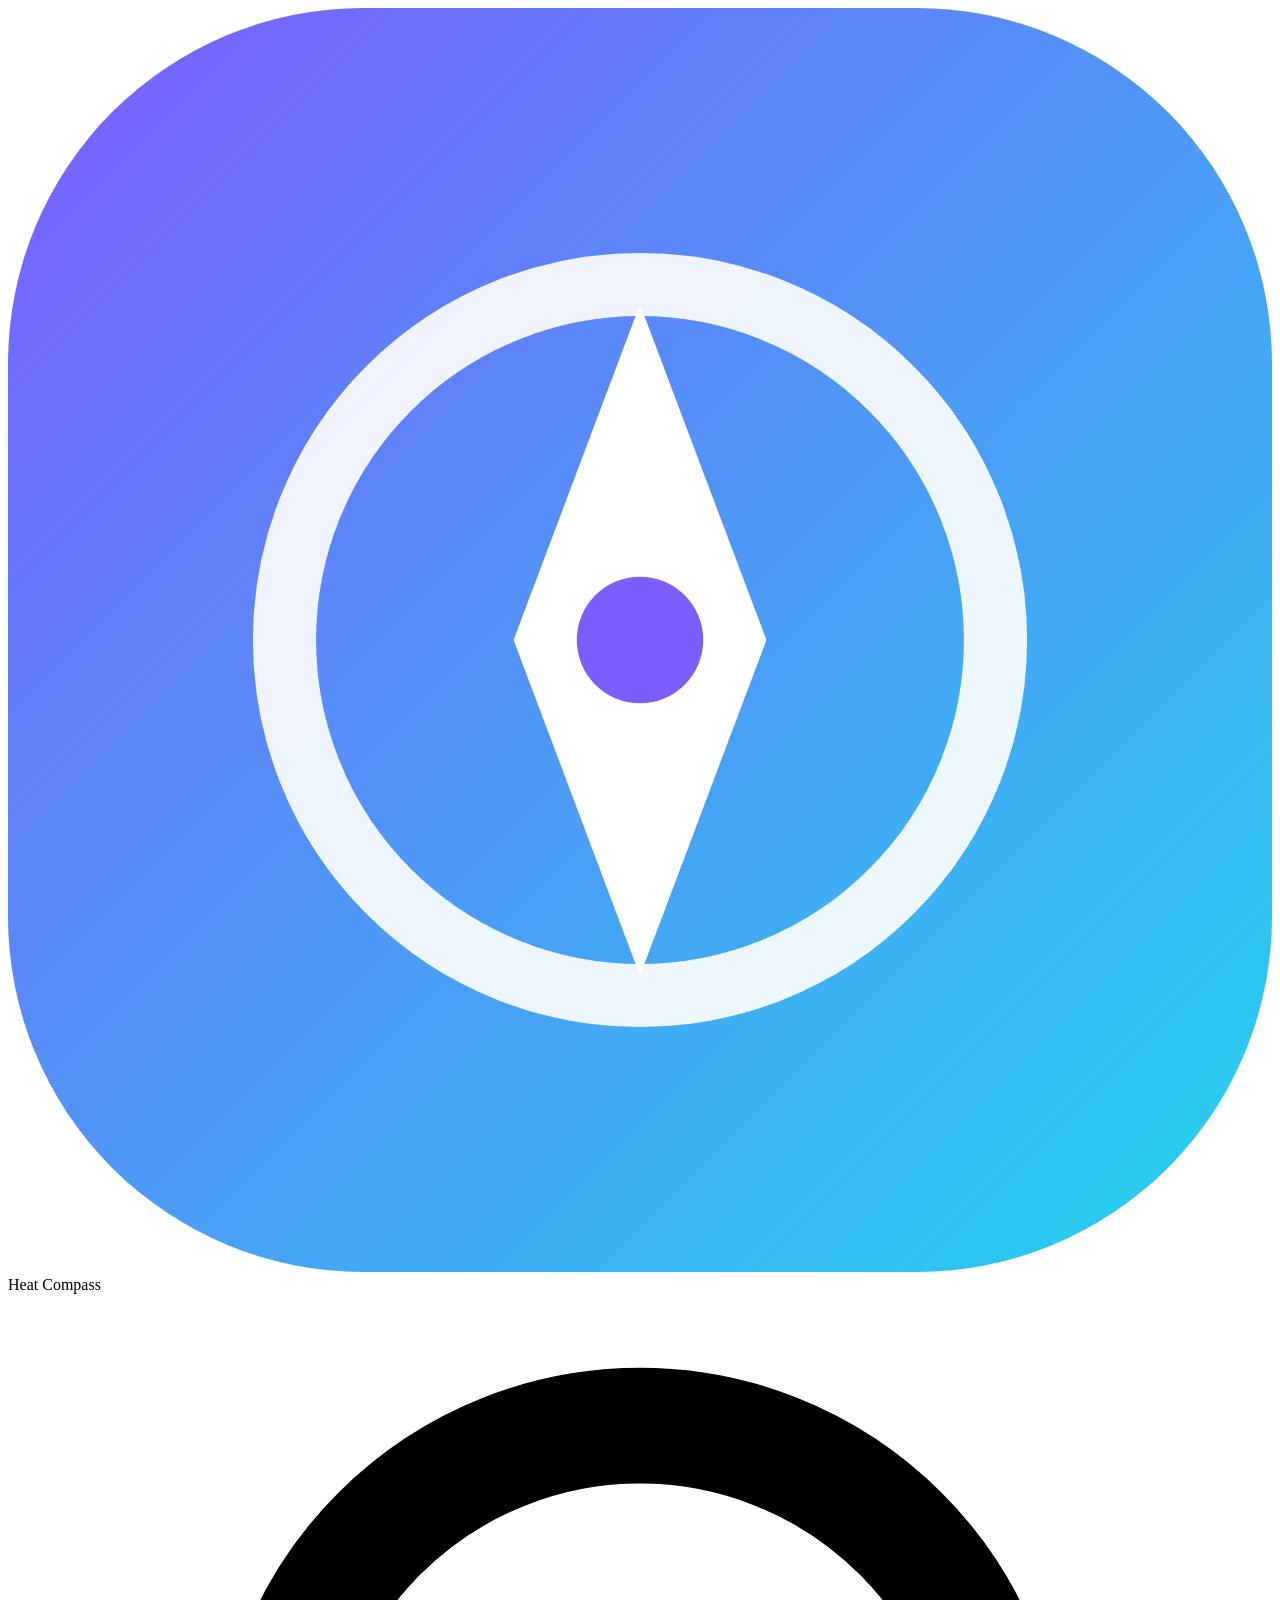
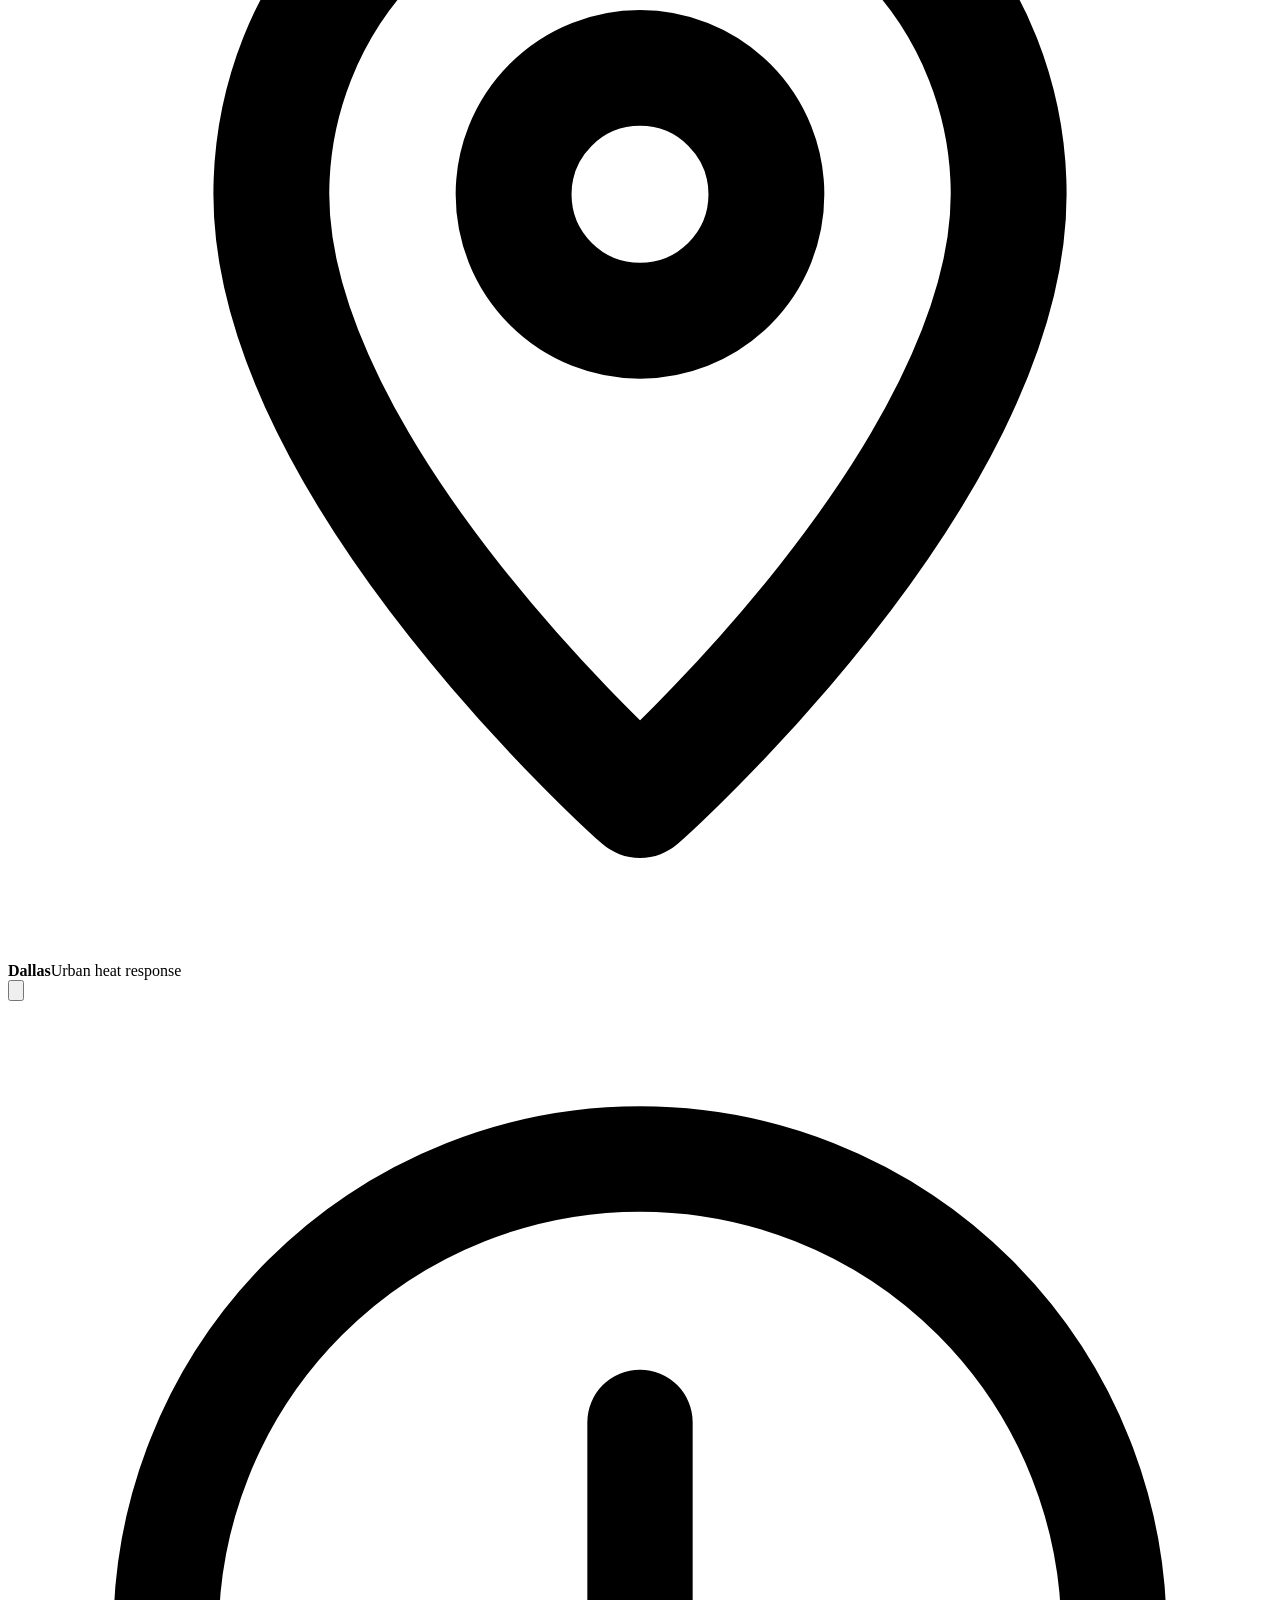
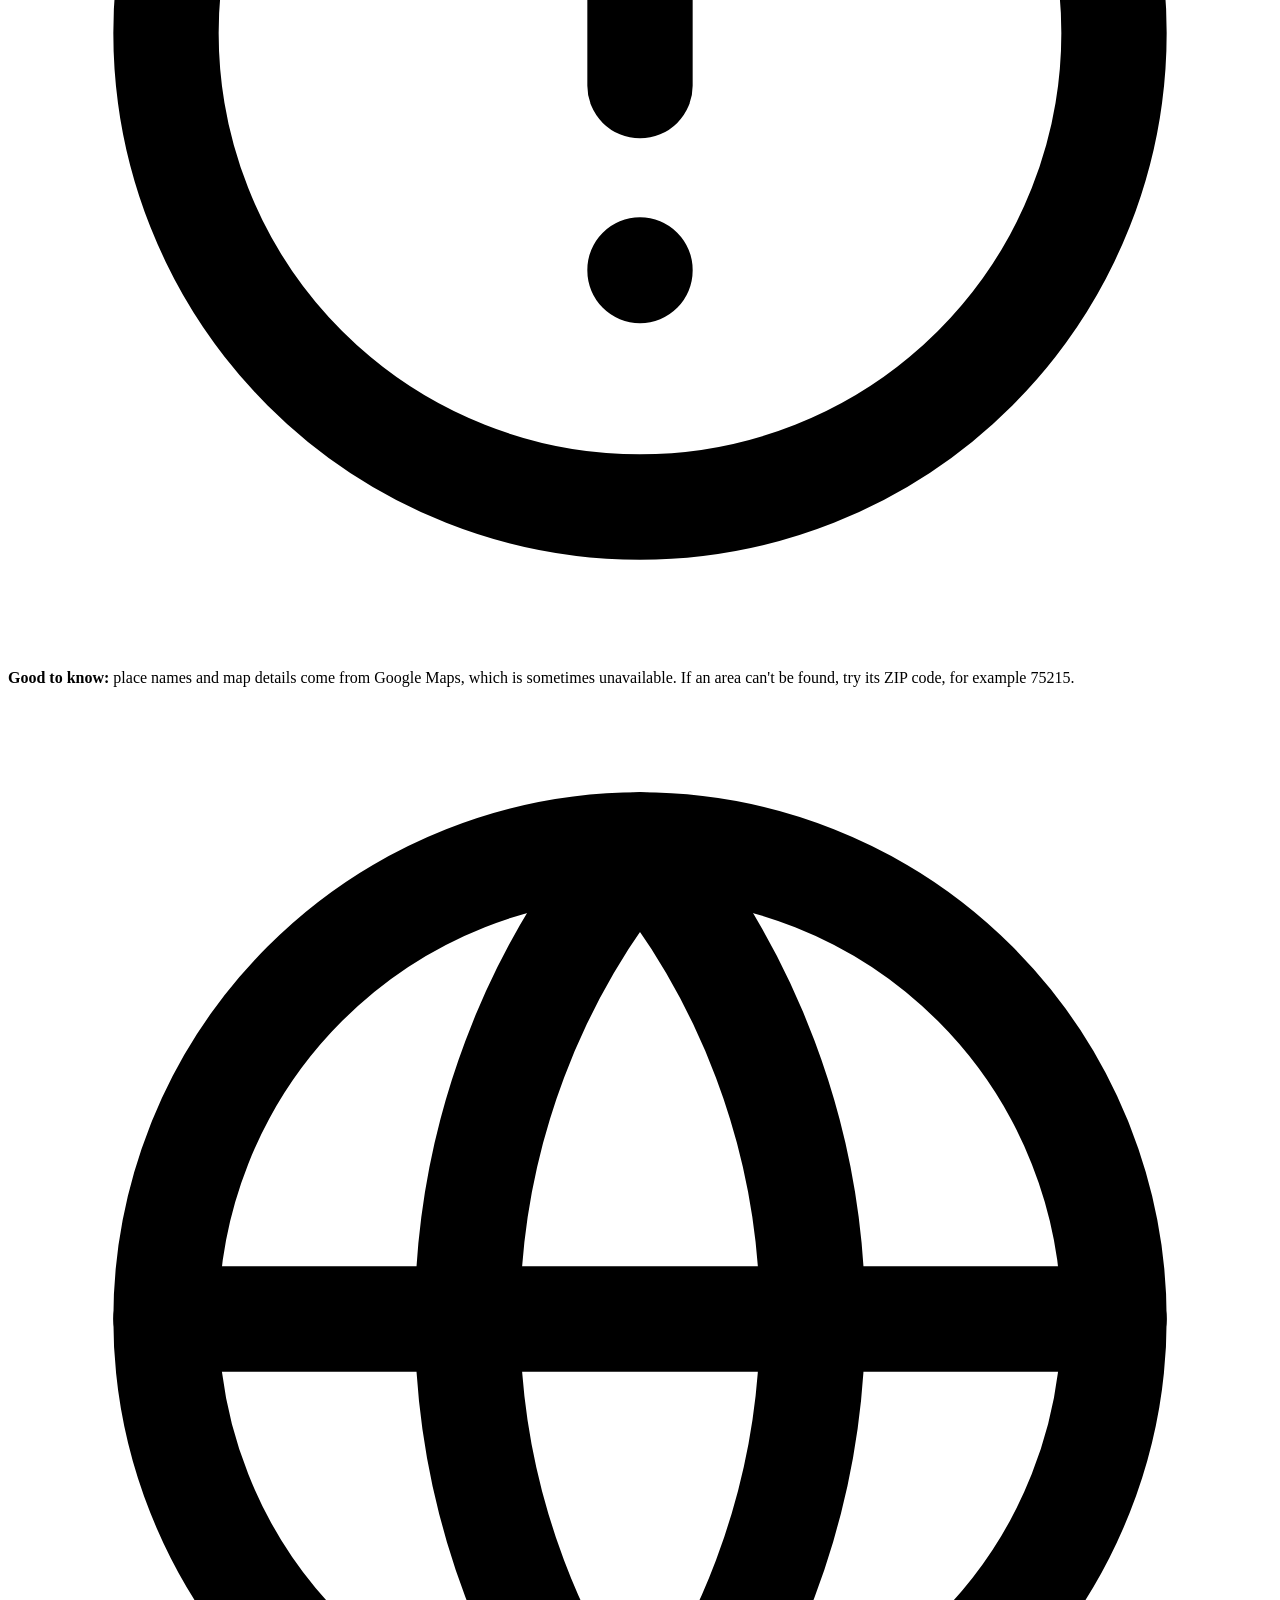
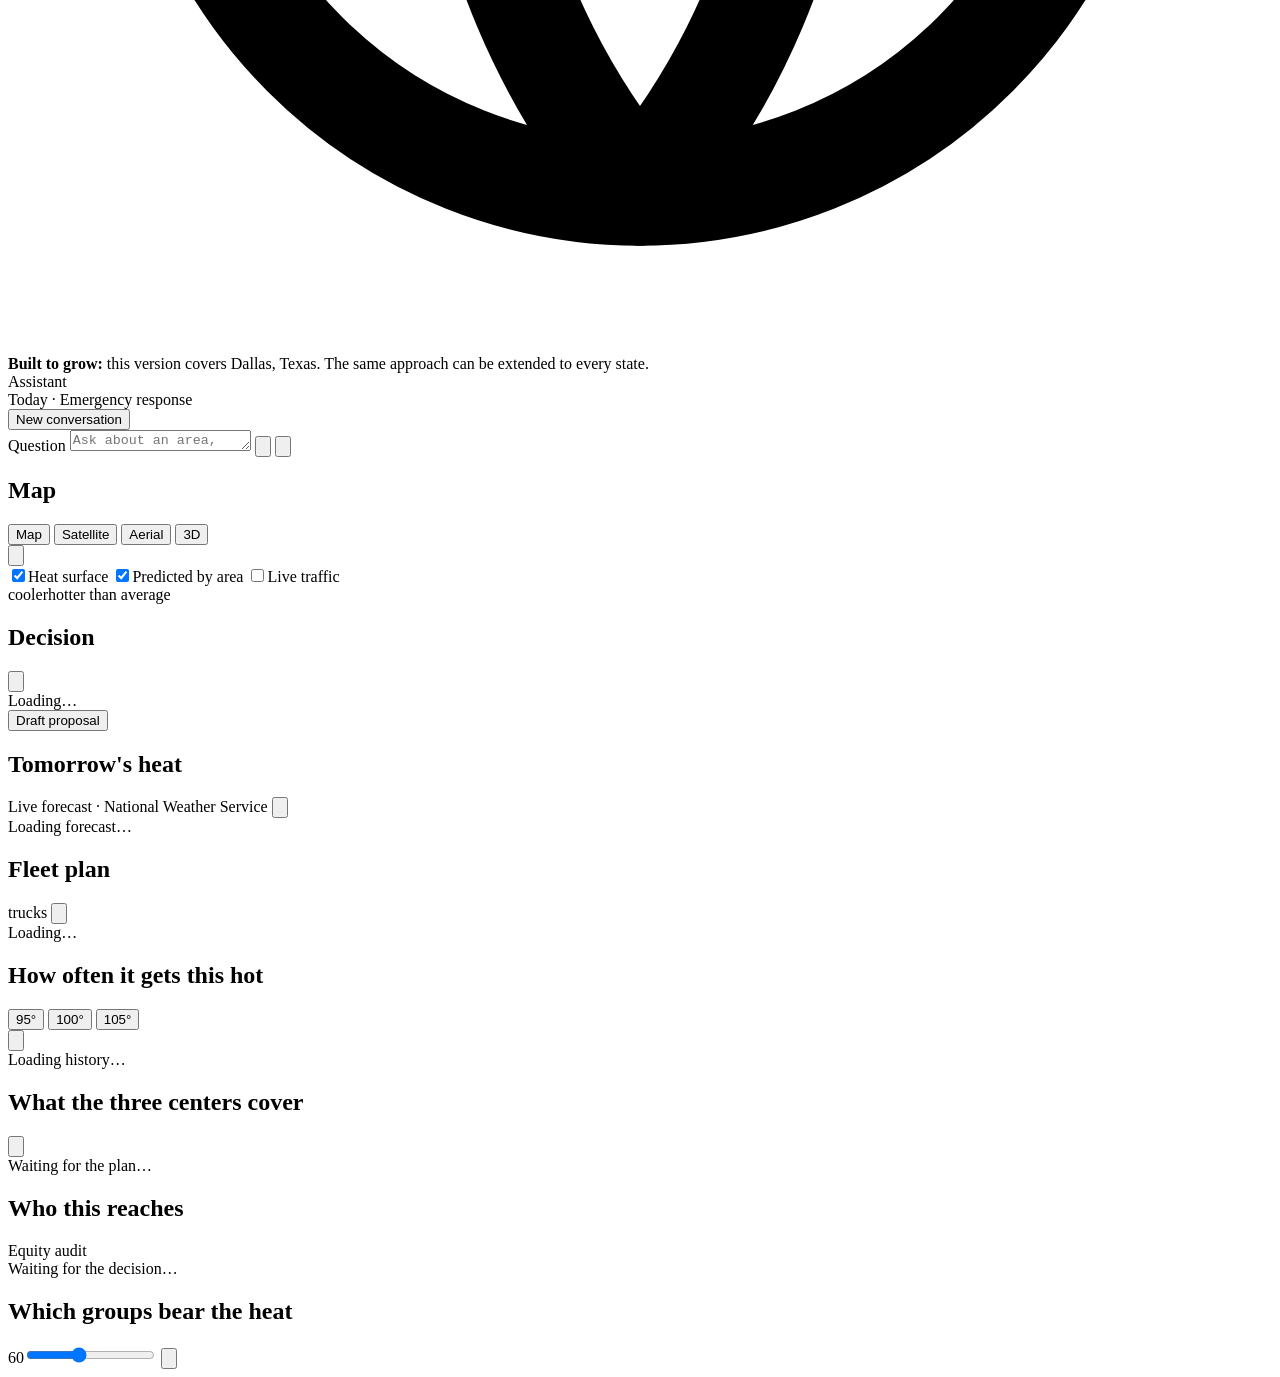
==== commit b8407ffb: "Add fleet plan and coverage chart, fix cooling centers at three, tidy layout - Respond Today: intera" ====
--- a/agent/ui/static/index.html
+++ b/agent/ui/static/index.html
@@ -109,6 +109,13 @@
         <div class="pane-body scroll" id="forecastBody"><div class="mute pad">Loading forecast…</div></div>
       </article>
 
+      <article class="pane" id="pane-fleet" data-pane="fleet" data-tracks="today">
+        <header class="pane-head"><h2>Fleet plan</h2><span class="badge ghost" id="fleetUnit">trucks</span>
+          <button type="button" class="icon-btn small" data-max aria-label="Full screen" title="Full screen"><svg viewBox="0 0 24 24" fill="none" stroke="currentColor" stroke-width="2" stroke-linecap="round" stroke-linejoin="round"><path d="M4 9V4h5M20 9V4h-5M4 15v5h5M20 15v5h-5"/></svg></button>
+        </header>
+        <div class="pane-body scroll" id="fleetBody"><div class="mute pad">Loading…</div></div>
+      </article>
+
       <article class="pane" id="pane-history" data-pane="history" data-tracks="budget">
         <header class="pane-head"><h2>How often it gets this hot</h2>
           <div class="seg" id="thrSeg" role="group" aria-label="Threshold">
@@ -119,6 +126,13 @@
           <button type="button" class="icon-btn small" data-max aria-label="Full screen" title="Full screen"><svg viewBox="0 0 24 24" fill="none" stroke="currentColor" stroke-width="2" stroke-linecap="round" stroke-linejoin="round"><path d="M4 9V4h5M20 9V4h-5M4 15v5h5M20 15v5h-5"/></svg></button>
         </header>
         <div class="pane-body scroll" id="historyBody"><div class="mute pad">Loading history…</div></div>
+      </article>
+
+      <article class="pane" id="pane-coverage" data-pane="coverage" data-tracks="budget">
+        <header class="pane-head"><h2>What the three centers cover</h2>
+          <button type="button" class="icon-btn small" data-max aria-label="Full screen" title="Full screen"><svg viewBox="0 0 24 24" fill="none" stroke="currentColor" stroke-width="2" stroke-linecap="round" stroke-linejoin="round"><path d="M4 9V4h5M20 9V4h-5M4 15v5h5M20 15v5h-5"/></svg></button>
+        </header>
+        <div class="pane-body scroll" id="coverageBody"><div class="mute pad">Waiting for the plan…</div></div>
       </article>
 
       <article class="pane" id="pane-equity" data-pane="equity" data-tracks="today budget trees">
@@ -158,6 +172,7 @@
 <script src="/static/decisions.js"></script>
 <script src="/static/map.js"></script>
 <script src="/static/forecast.js"></script>
+<script src="/static/fleet.js"></script>
 <script src="/static/history.js"></script>
 <script src="/static/graph.js"></script>
 <script src="/static/workspace.js"></script>
